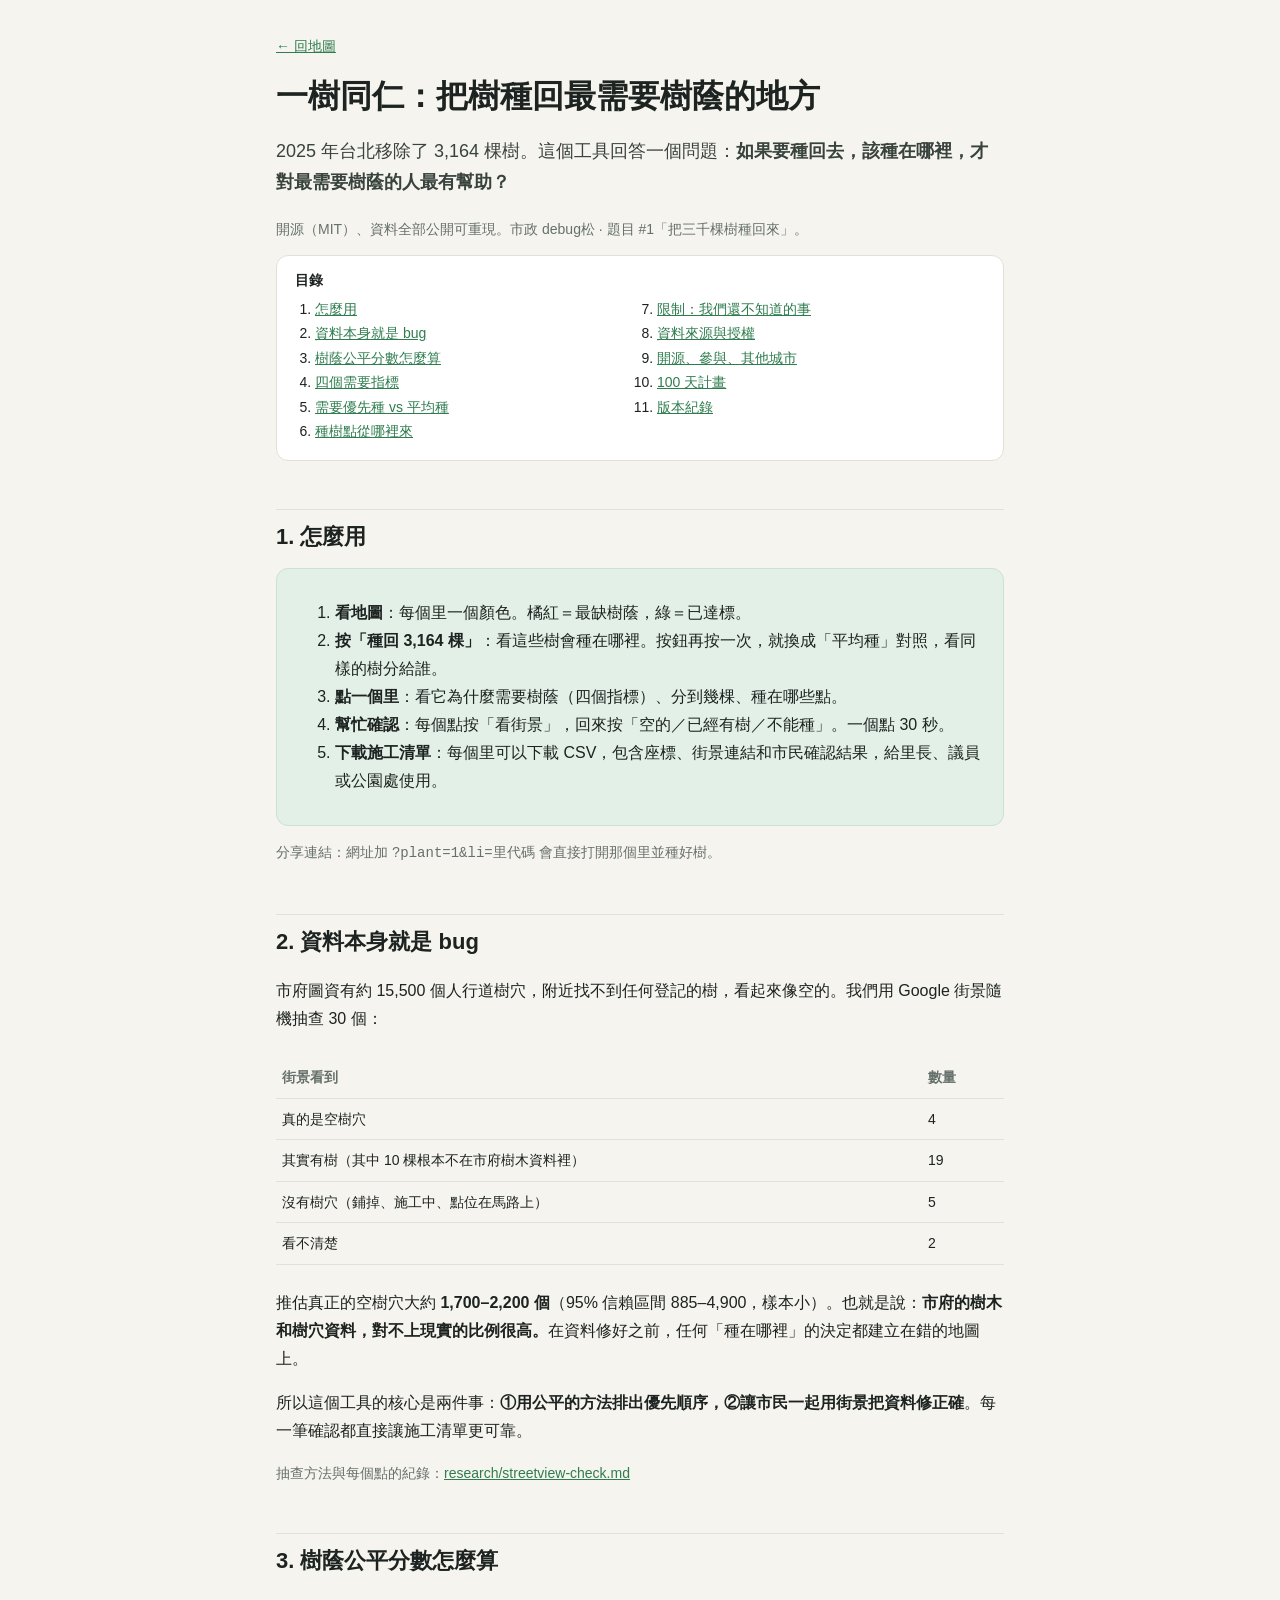
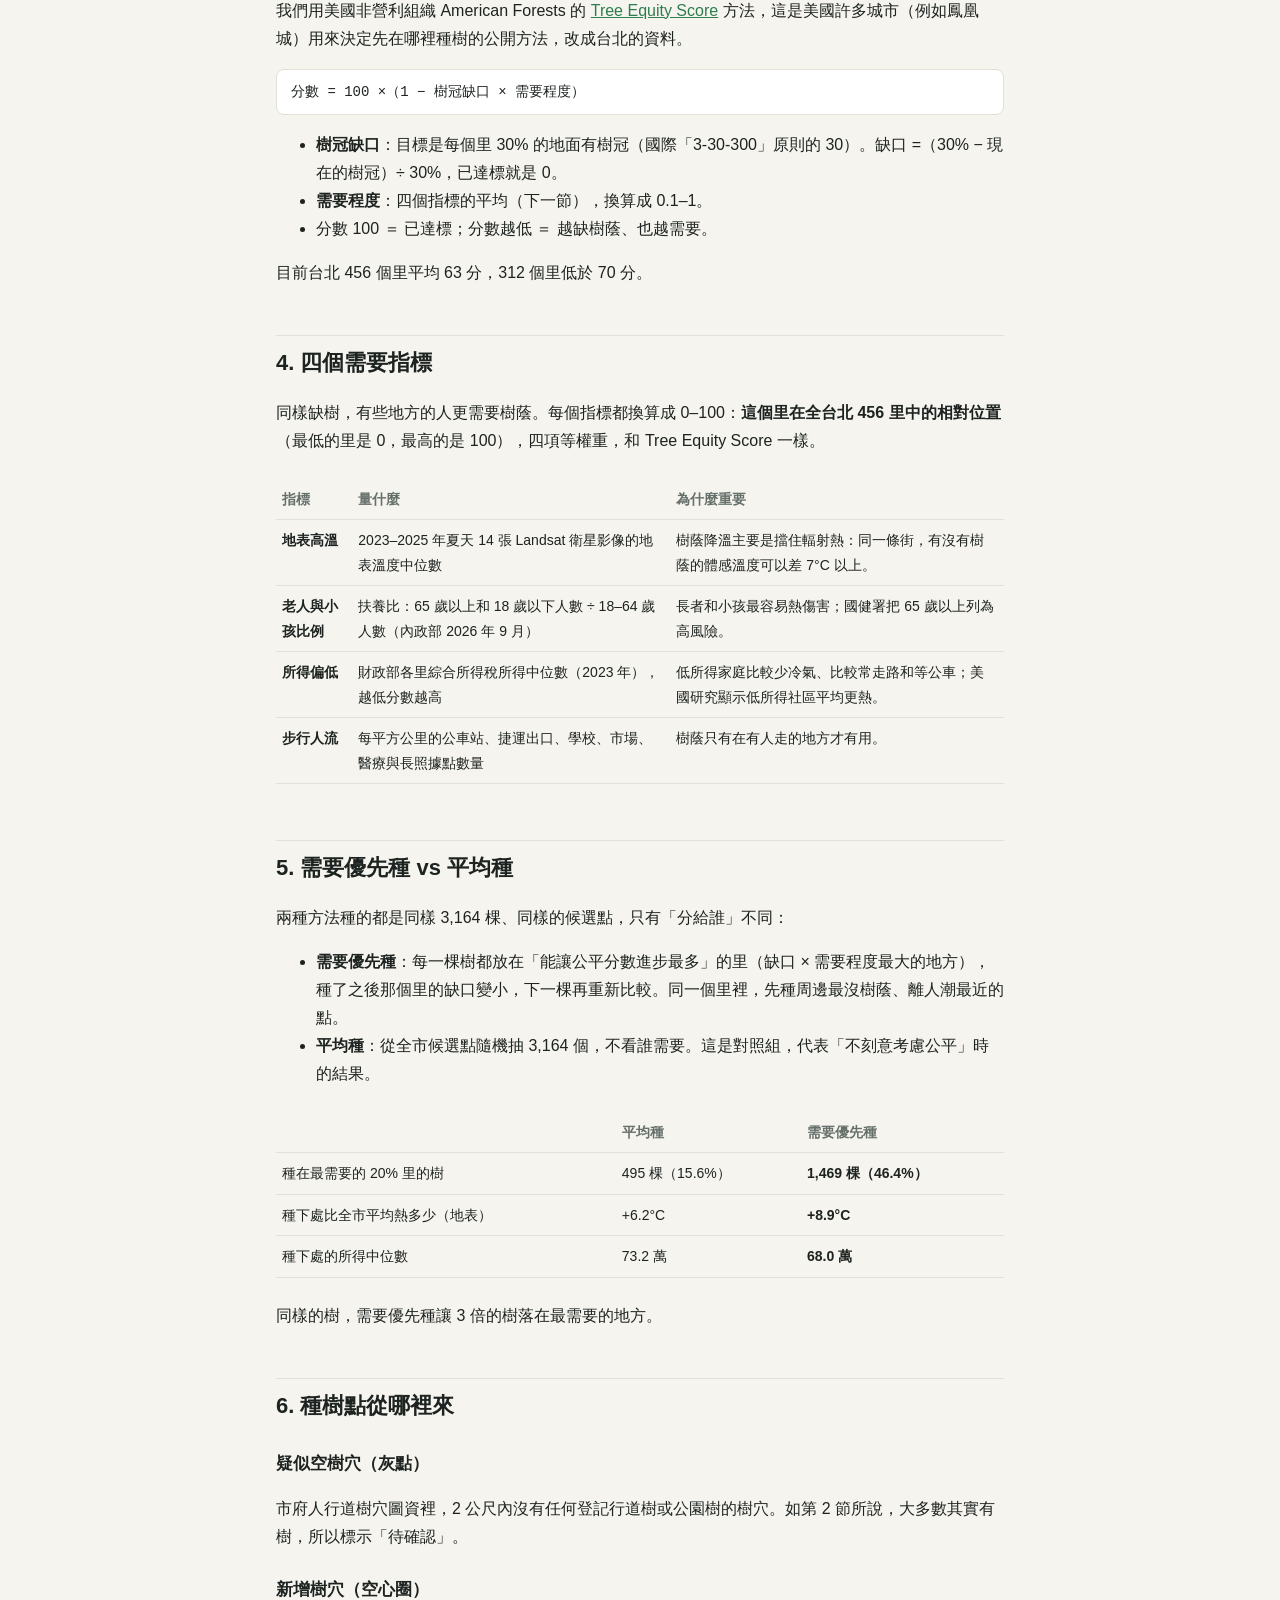
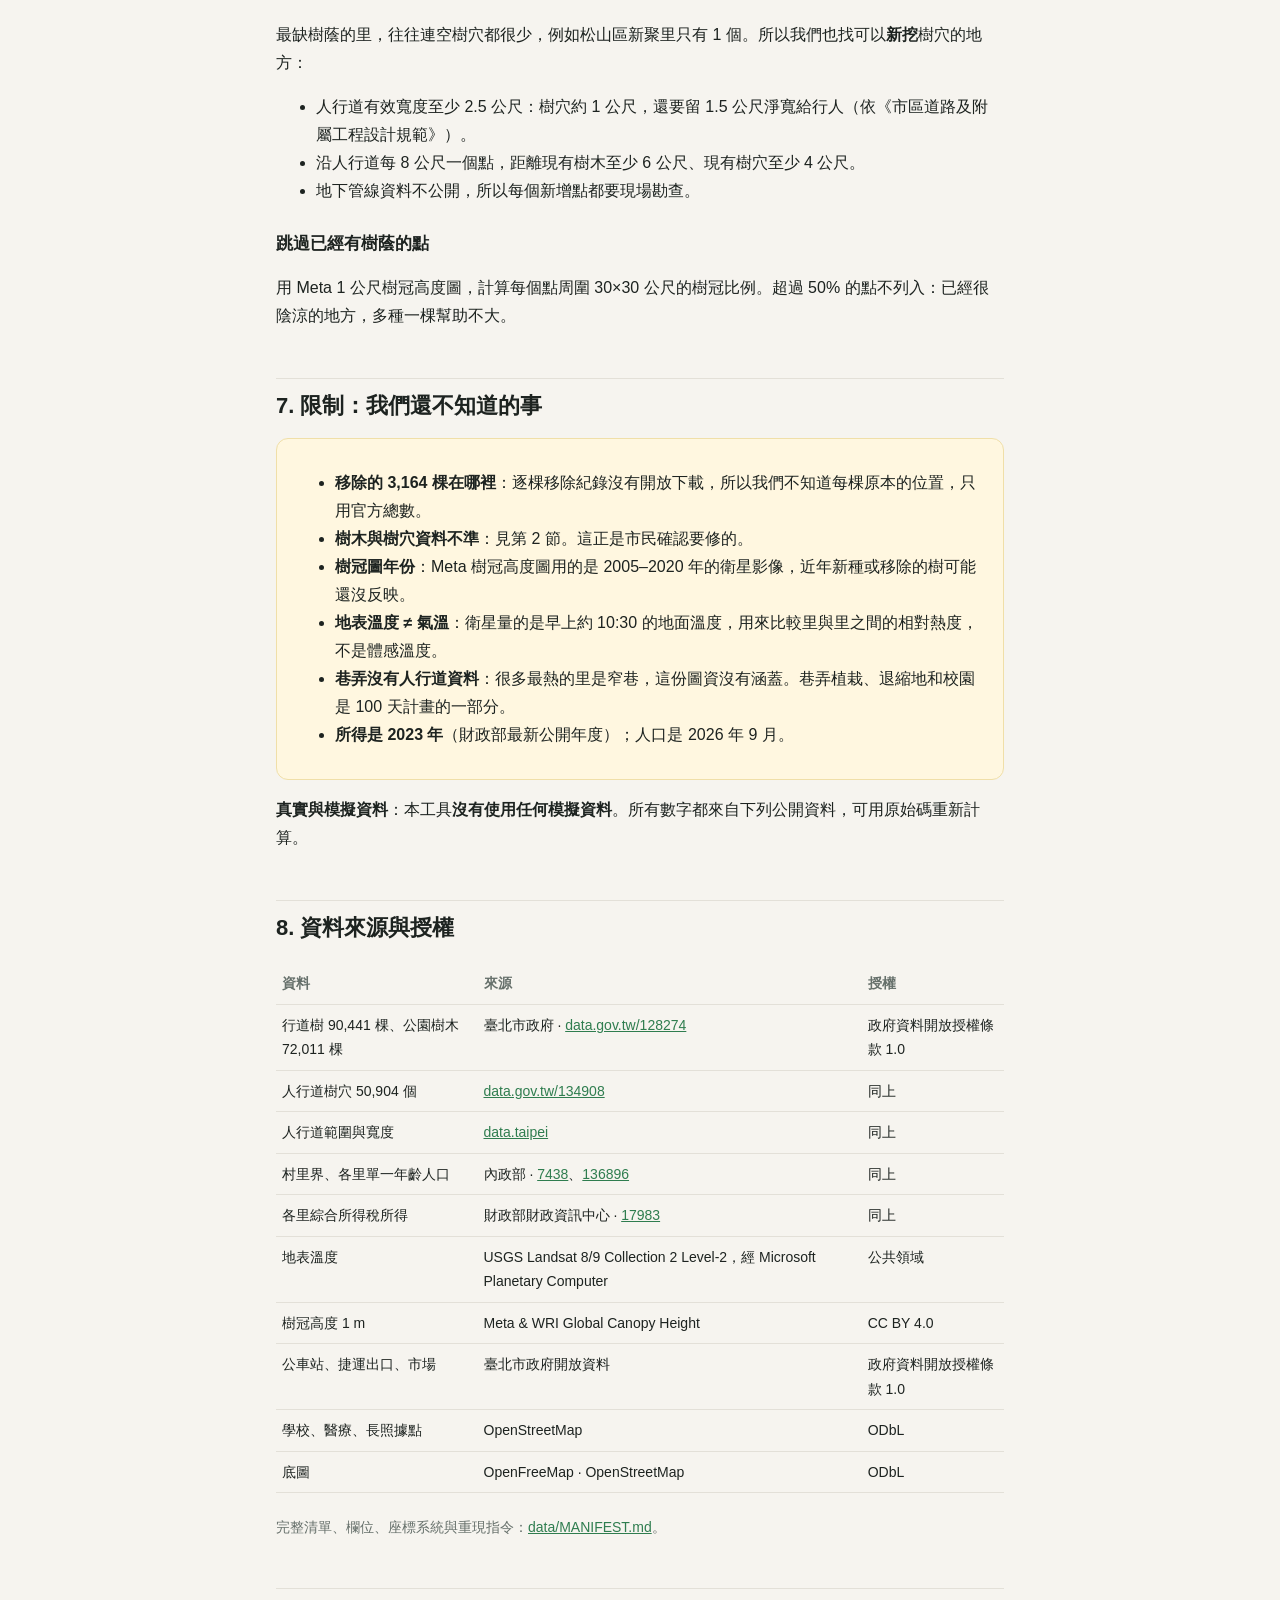
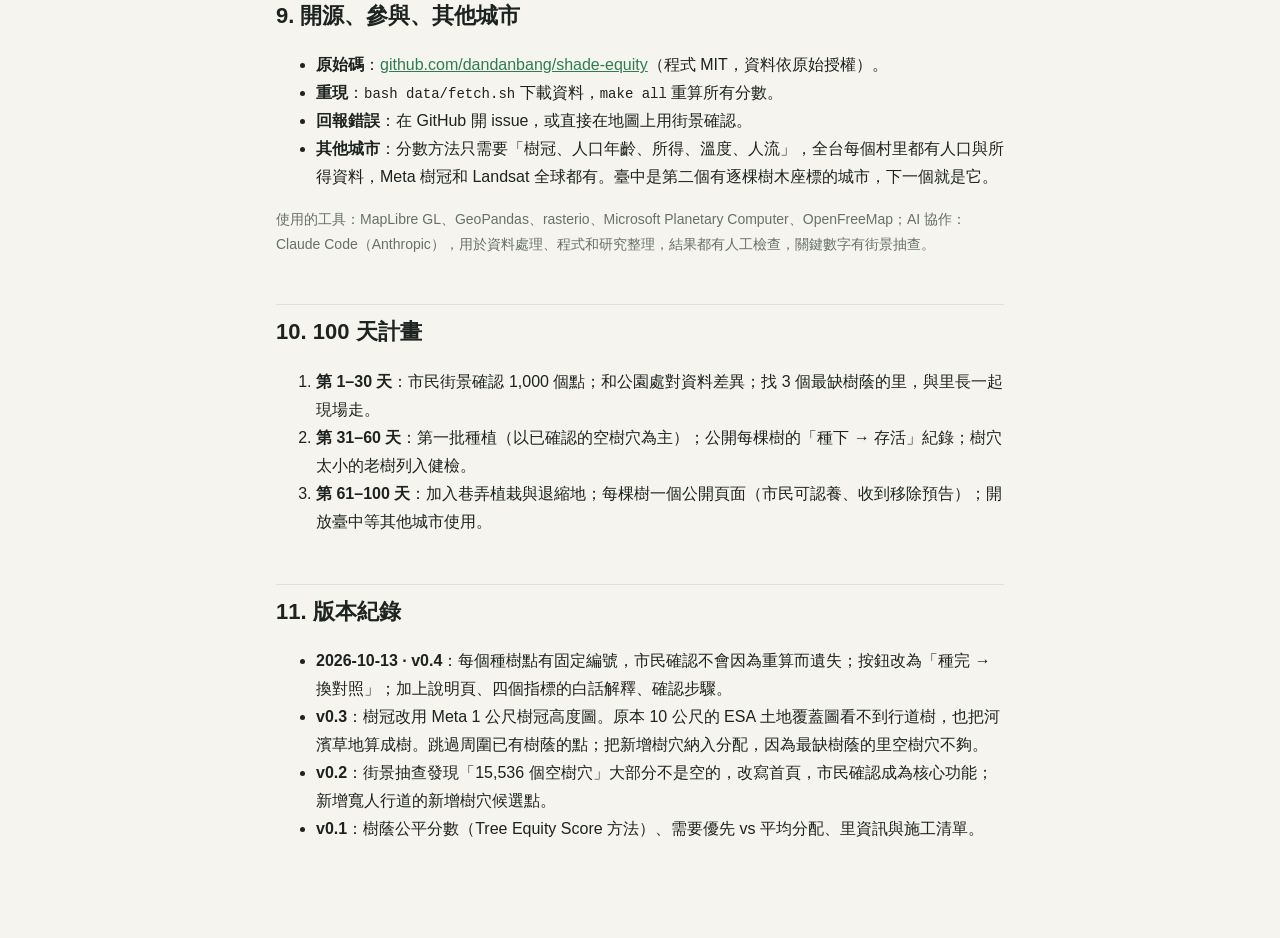
==== web/about.html @ de86f824 "一樹同仁 v0.4 — Taipei shade equity planner Co-Authored-By: Claude Opus 5.5 <noreply@anthropic.com>" ====
<!doctype html>
<html lang="zh-Hant">
<head>
<meta charset="utf-8">
<meta name="viewport" content="width=device-width, initial-scale=1">
<title>一樹同仁 · 方法與資料</title>
<meta name="description" content="一樹同仁怎麼算樹蔭公平、怎麼用、資料從哪來、有哪些限制。">
<link rel="icon" href="data:image/svg+xml,<svg xmlns=%22http://www.w3.org/2000/svg%22 viewBox=%220 0 100 100%22><text y=%22.9em%22 font-size=%2290%22>🌳</text></svg>">
<style>
  :root { --bg: #f6f4ef; --ink: #1d2320; --muted: #66706b; --line: #e3e0d8; --green: #2f7d4f; --green-soft: #e3f0e7; --sun: #d9480f; }
  * { box-sizing: border-box; }
  body { margin: 0; background: var(--bg); color: var(--ink);
    font: 16px/1.75 -apple-system, "PingFang TC", "Noto Sans TC", "Helvetica Neue", sans-serif; }
  main { max-width: 760px; margin: 0 auto; padding: 32px 16px 80px; }
  a { color: var(--green); }
  .back { font-size: 14px; }
  h1 { font-size: 32px; line-height: 1.3; margin: 16px 0 8px; }
  h2 { font-size: 22px; margin: 48px 0 8px; padding-top: 8px; border-top: 1px solid var(--line); }
  h3 { font-size: 17px; margin: 24px 0 4px; }
  .lede { font-size: 18px; color: #39433e; }
  .muted { color: var(--muted); font-size: 14px; }
  nav.toc { background: #fff; border: 1px solid var(--line); border-radius: 12px; padding: 12px 18px; font-size: 14px; }
  nav.toc ol { margin: 4px 0; padding-left: 20px; columns: 2; }
  .box { background: #fff; border: 1px solid var(--line); border-radius: 12px; padding: 14px 18px; margin: 12px 0; }
  .box.green { background: var(--green-soft); border-color: #c9e2d1; }
  .box.warn { background: #fff7e0; border-color: #f0dfa8; }
  code, .formula { font-family: ui-monospace, SFMono-Regular, Menlo, monospace; font-size: 14px; }
  .formula { display: block; background: #fff; border: 1px solid var(--line); border-radius: 8px; padding: 10px 14px; margin: 8px 0; overflow-x: auto; }
  table { width: 100%; border-collapse: collapse; font-size: 14px; margin: 8px 0; }
  th, td { text-align: left; padding: 8px 6px; border-bottom: 1px solid var(--line); vertical-align: top; }
  th { color: var(--muted); font-weight: 600; }
  .num { font-variant-numeric: tabular-nums; white-space: nowrap; }
  .tablewrap { overflow-x: auto; }
</style>
</head>
<body>
<main>
<a class="back" href="./">← 回地圖</a>
<h1>一樹同仁：把樹種回最需要樹蔭的地方</h1>
<p class="lede">2025 年台北移除了 3,164 棵樹。這個工具回答一個問題：<b>如果要種回去，該種在哪裡，才對最需要樹蔭的人最有幫助？</b></p>
<p class="muted">開源（MIT）、資料全部公開可重現。市政 debug松 · 題目 #1「把三千棵樹種回來」。</p>

<nav class="toc"><b>目錄</b>
<ol>
  <li><a href="#use">怎麼用</a></li>
  <li><a href="#bug">資料本身就是 bug</a></li>
  <li><a href="#score">樹蔭公平分數怎麼算</a></li>
  <li><a href="#factors">四個需要指標</a></li>
  <li><a href="#modes">需要優先種 vs 平均種</a></li>
  <li><a href="#sites">種樹點從哪裡來</a></li>
  <li><a href="#limits">限制：我們還不知道的事</a></li>
  <li><a href="#data">資料來源與授權</a></li>
  <li><a href="#oss">開源、參與、其他城市</a></li>
  <li><a href="#plan">100 天計畫</a></li>
  <li><a href="#log">版本紀錄</a></li>
</ol></nav>

<h2 id="use">1. 怎麼用</h2>
<div class="box green">
<ol>
  <li><b>看地圖</b>：每個里一個顏色。橘紅＝最缺樹蔭，綠＝已達標。</li>
  <li><b>按「種回 3,164 棵」</b>：看這些樹會種在哪裡。按鈕再按一次，就換成「平均種」對照，看同樣的樹分給誰。</li>
  <li><b>點一個里</b>：看它為什麼需要樹蔭（四個指標）、分到幾棵、種在哪些點。</li>
  <li><b>幫忙確認</b>：每個點按「看街景」，回來按「空的／已經有樹／不能種」。一個點 30 秒。</li>
  <li><b>下載施工清單</b>：每個里可以下載 CSV，包含座標、街景連結和市民確認結果，給里長、議員或公園處使用。</li>
</ol>
</div>
<p class="muted">分享連結：網址加 <code>?plant=1&amp;li=里代碼</code> 會直接打開那個里並種好樹。</p>

<h2 id="bug">2. 資料本身就是 bug</h2>
<p>市府圖資有約 15,500 個人行道樹穴，附近找不到任何登記的樹，看起來像空的。我們用 Google 街景隨機抽查 30 個：</p>
<div class="tablewrap"><table>
  <tr><th>街景看到</th><th class="num">數量</th></tr>
  <tr><td>真的是空樹穴</td><td class="num">4</td></tr>
  <tr><td>其實有樹（其中 10 棵根本不在市府樹木資料裡）</td><td class="num">19</td></tr>
  <tr><td>沒有樹穴（鋪掉、施工中、點位在馬路上）</td><td class="num">5</td></tr>
  <tr><td>看不清楚</td><td class="num">2</td></tr>
</table></div>
<p>推估真正的空樹穴大約 <b>1,700–2,200 個</b>（95% 信賴區間 885–4,900，樣本小）。也就是說：<b>市府的樹木和樹穴資料，對不上現實的比例很高。</b>在資料修好之前，任何「種在哪裡」的決定都建立在錯的地圖上。</p>
<p>所以這個工具的核心是兩件事：<b>①用公平的方法排出優先順序，②讓市民一起用街景把資料修正確</b>。每一筆確認都直接讓施工清單更可靠。</p>
<p class="muted">抽查方法與每個點的紀錄：<a href="https://github.com/dandanbang/shade-equity/blob/main/research/streetview-check.md">research/streetview-check.md</a></p>

<h2 id="score">3. 樹蔭公平分數怎麼算</h2>
<p>我們用美國非營利組織 American Forests 的 <a href="https://treeequityscore.org/methodology">Tree Equity Score</a> 方法，這是美國許多城市（例如鳳凰城）用來決定先在哪裡種樹的公開方法，改成台北的資料。</p>
<span class="formula">分數 = 100 ×（1 − 樹冠缺口 × 需要程度）</span>
<ul>
  <li><b>樹冠缺口</b>：目標是每個里 30% 的地面有樹冠（國際「3-30-300」原則的 30）。缺口 =（30% − 現在的樹冠）÷ 30%，已達標就是 0。</li>
  <li><b>需要程度</b>：四個指標的平均（下一節），換算成 0.1–1。</li>
  <li>分數 100 ＝ 已達標；分數越低 ＝ 越缺樹蔭、也越需要。</li>
</ul>
<p>目前台北 456 個里平均 63 分，312 個里低於 70 分。</p>

<h2 id="factors">4. 四個需要指標</h2>
<p>同樣缺樹，有些地方的人更需要樹蔭。每個指標都換算成 0–100：<b>這個里在全台北 456 里中的相對位置</b>（最低的里是 0，最高的是 100），四項等權重，和 Tree Equity Score 一樣。</p>
<div class="tablewrap"><table>
  <tr><th>指標</th><th>量什麼</th><th>為什麼重要</th></tr>
  <tr><td><b>地表高溫</b></td><td>2023–2025 年夏天 14 張 Landsat 衛星影像的地表溫度中位數</td><td>樹蔭降溫主要是擋住輻射熱：同一條街，有沒有樹蔭的體感溫度可以差 7°C 以上。</td></tr>
  <tr><td><b>老人與小孩比例</b></td><td>扶養比：65 歲以上和 18 歲以下人數 ÷ 18–64 歲人數（內政部 2026 年 9 月）</td><td>長者和小孩最容易熱傷害；國健署把 65 歲以上列為高風險。</td></tr>
  <tr><td><b>所得偏低</b></td><td>財政部各里綜合所得稅所得中位數（2023 年），越低分數越高</td><td>低所得家庭比較少冷氣、比較常走路和等公車；美國研究顯示低所得社區平均更熱。</td></tr>
  <tr><td><b>步行人流</b></td><td>每平方公里的公車站、捷運出口、學校、市場、醫療與長照據點數量</td><td>樹蔭只有在有人走的地方才有用。</td></tr>
</table></div>

<h2 id="modes">5. 需要優先種 vs 平均種</h2>
<p>兩種方法種的都是同樣 3,164 棵、同樣的候選點，只有「分給誰」不同：</p>
<ul>
  <li><b>需要優先種</b>：每一棵樹都放在「能讓公平分數進步最多」的里（缺口 × 需要程度最大的地方），種了之後那個里的缺口變小，下一棵再重新比較。同一個里裡，先種周邊最沒樹蔭、離人潮最近的點。</li>
  <li><b>平均種</b>：從全市候選點隨機抽 3,164 個，不看誰需要。這是對照組，代表「不刻意考慮公平」時的結果。</li>
</ul>
<div class="tablewrap"><table>
  <tr><th></th><th class="num">平均種</th><th class="num">需要優先種</th></tr>
  <tr><td>種在最需要的 20% 里的樹</td><td class="num">495 棵（15.6%）</td><td class="num"><b>1,469 棵（46.4%）</b></td></tr>
  <tr><td>種下處比全市平均熱多少（地表）</td><td class="num">+6.2°C</td><td class="num"><b>+8.9°C</b></td></tr>
  <tr><td>種下處的所得中位數</td><td class="num">73.2 萬</td><td class="num"><b>68.0 萬</b></td></tr>
</table></div>
<p>同樣的樹，需要優先種讓 3 倍的樹落在最需要的地方。</p>

<h2 id="sites">6. 種樹點從哪裡來</h2>
<h3>疑似空樹穴（灰點）</h3>
<p>市府人行道樹穴圖資裡，2 公尺內沒有任何登記行道樹或公園樹的樹穴。如第 2 節所說，大多數其實有樹，所以標示「待確認」。</p>
<h3>新增樹穴（空心圈）</h3>
<p>最缺樹蔭的里，往往連空樹穴都很少，例如松山區新聚里只有 1 個。所以我們也找可以<b>新挖</b>樹穴的地方：</p>
<ul>
  <li>人行道有效寬度至少 2.5 公尺：樹穴約 1 公尺，還要留 1.5 公尺淨寬給行人（依《市區道路及附屬工程設計規範》）。</li>
  <li>沿人行道每 8 公尺一個點，距離現有樹木至少 6 公尺、現有樹穴至少 4 公尺。</li>
  <li>地下管線資料不公開，所以每個新增點都要現場勘查。</li>
</ul>
<h3>跳過已經有樹蔭的點</h3>
<p>用 Meta 1 公尺樹冠高度圖，計算每個點周圍 30×30 公尺的樹冠比例。超過 50% 的點不列入：已經很陰涼的地方，多種一棵幫助不大。</p>

<h2 id="limits">7. 限制：我們還不知道的事</h2>
<div class="box warn">
<ul>
  <li><b>移除的 3,164 棵在哪裡</b>：逐棵移除紀錄沒有開放下載，所以我們不知道每棵原本的位置，只用官方總數。</li>
  <li><b>樹木與樹穴資料不準</b>：見第 2 節。這正是市民確認要修的。</li>
  <li><b>樹冠圖年份</b>：Meta 樹冠高度圖用的是 2005–2020 年的衛星影像，近年新種或移除的樹可能還沒反映。</li>
  <li><b>地表溫度 ≠ 氣溫</b>：衛星量的是早上約 10:30 的地面溫度，用來比較里與里之間的相對熱度，不是體感溫度。</li>
  <li><b>巷弄沒有人行道資料</b>：很多最熱的里是窄巷，這份圖資沒有涵蓋。巷弄植栽、退縮地和校園是 100 天計畫的一部分。</li>
  <li><b>所得是 2023 年</b>（財政部最新公開年度）；人口是 2026 年 9 月。</li>
</ul>
</div>
<p><b>真實與模擬資料</b>：本工具<b>沒有使用任何模擬資料</b>。所有數字都來自下列公開資料，可用原始碼重新計算。</p>

<h2 id="data">8. 資料來源與授權</h2>
<div class="tablewrap"><table>
  <tr><th>資料</th><th>來源</th><th>授權</th></tr>
  <tr><td>行道樹 90,441 棵、公園樹木 72,011 棵</td><td>臺北市政府 · <a href="https://data.gov.tw/dataset/128274">data.gov.tw/128274</a></td><td>政府資料開放授權條款 1.0</td></tr>
  <tr><td>人行道樹穴 50,904 個</td><td><a href="https://data.gov.tw/dataset/134908">data.gov.tw/134908</a></td><td>同上</td></tr>
  <tr><td>人行道範圍與寬度</td><td><a href="https://data.taipei/dataset/detail?id=715d3a83-8445-4496-b6bf-b0900538b7e7">data.taipei</a></td><td>同上</td></tr>
  <tr><td>村里界、各里單一年齡人口</td><td>內政部 · <a href="https://data.gov.tw/dataset/7438">7438</a>、<a href="https://data.gov.tw/dataset/136896">136896</a></td><td>同上</td></tr>
  <tr><td>各里綜合所得稅所得</td><td>財政部財政資訊中心 · <a href="https://data.gov.tw/dataset/17983">17983</a></td><td>同上</td></tr>
  <tr><td>地表溫度</td><td>USGS Landsat 8/9 Collection 2 Level-2，經 Microsoft Planetary Computer</td><td>公共領域</td></tr>
  <tr><td>樹冠高度 1 m</td><td>Meta &amp; WRI Global Canopy Height</td><td>CC BY 4.0</td></tr>
  <tr><td>公車站、捷運出口、市場</td><td>臺北市政府開放資料</td><td>政府資料開放授權條款 1.0</td></tr>
  <tr><td>學校、醫療、長照據點</td><td>OpenStreetMap</td><td>ODbL</td></tr>
  <tr><td>底圖</td><td>OpenFreeMap · OpenStreetMap</td><td>ODbL</td></tr>
</table></div>
<p class="muted">完整清單、欄位、座標系統與重現指令：<a href="https://github.com/dandanbang/shade-equity/blob/main/data/MANIFEST.md">data/MANIFEST.md</a>。</p>

<h2 id="oss">9. 開源、參與、其他城市</h2>
<ul>
  <li><b>原始碼</b>：<a href="https://github.com/dandanbang/shade-equity">github.com/dandanbang/shade-equity</a>（程式 MIT，資料依原始授權）。</li>
  <li><b>重現</b>：<code>bash data/fetch.sh</code> 下載資料，<code>make all</code> 重算所有分數。</li>
  <li><b>回報錯誤</b>：在 GitHub 開 issue，或直接在地圖上用街景確認。</li>
  <li><b>其他城市</b>：分數方法只需要「樹冠、人口年齡、所得、溫度、人流」，全台每個村里都有人口與所得資料，Meta 樹冠和 Landsat 全球都有。臺中是第二個有逐棵樹木座標的城市，下一個就是它。</li>
</ul>
<p class="muted">使用的工具：MapLibre GL、GeoPandas、rasterio、Microsoft Planetary Computer、OpenFreeMap；AI 協作：Claude Code（Anthropic），用於資料處理、程式和研究整理，結果都有人工檢查，關鍵數字有街景抽查。</p>

<h2 id="plan">10. 100 天計畫</h2>
<ol>
  <li><b>第 1–30 天</b>：市民街景確認 1,000 個點；和公園處對資料差異；找 3 個最缺樹蔭的里，與里長一起現場走。</li>
  <li><b>第 31–60 天</b>：第一批種植（以已確認的空樹穴為主）；公開每棵樹的「種下 → 存活」紀錄；樹穴太小的老樹列入健檢。</li>
  <li><b>第 61–100 天</b>：加入巷弄植栽與退縮地；每棵樹一個公開頁面（市民可認養、收到移除預告）；開放臺中等其他城市使用。</li>
</ol>

<h2 id="log">11. 版本紀錄</h2>
<ul>
  <li><b>2026-10-13 · v0.4</b>：每個種樹點有固定編號，市民確認不會因為重算而遺失；按鈕改為「種完 → 換對照」；加上說明頁、四個指標的白話解釋、確認步驟。</li>
  <li><b>v0.3</b>：樹冠改用 Meta 1 公尺樹冠高度圖。原本 10 公尺的 ESA 土地覆蓋圖看不到行道樹，也把河濱草地算成樹。跳過周圍已有樹蔭的點；把新增樹穴納入分配，因為最缺樹蔭的里空樹穴不夠。</li>
  <li><b>v0.2</b>：街景抽查發現「15,536 個空樹穴」大部分不是空的，改寫首頁，市民確認成為核心功能；新增寬人行道的新增樹穴候選點。</li>
  <li><b>v0.1</b>：樹蔭公平分數（Tree Equity Score 方法）、需要優先 vs 平均分配、里資訊與施工清單。</li>
</ul>
</main>
</body>
</html>
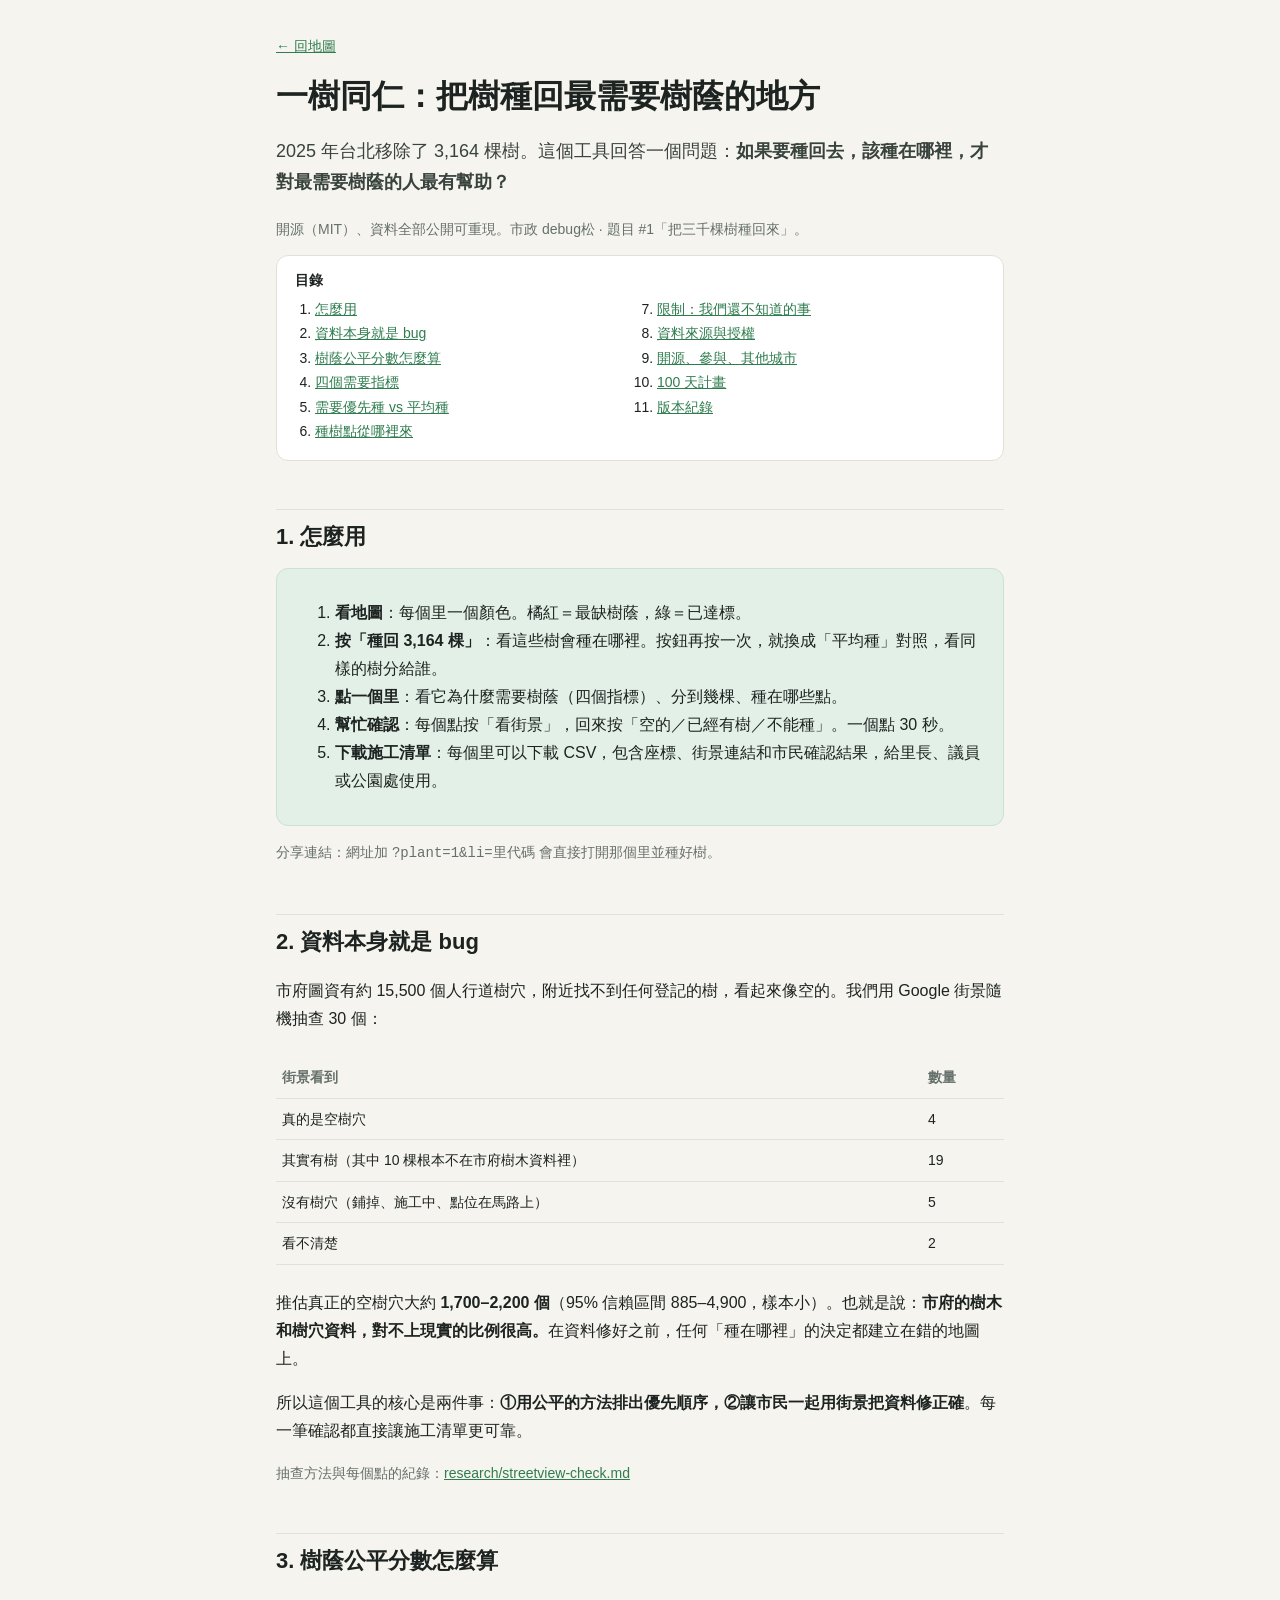
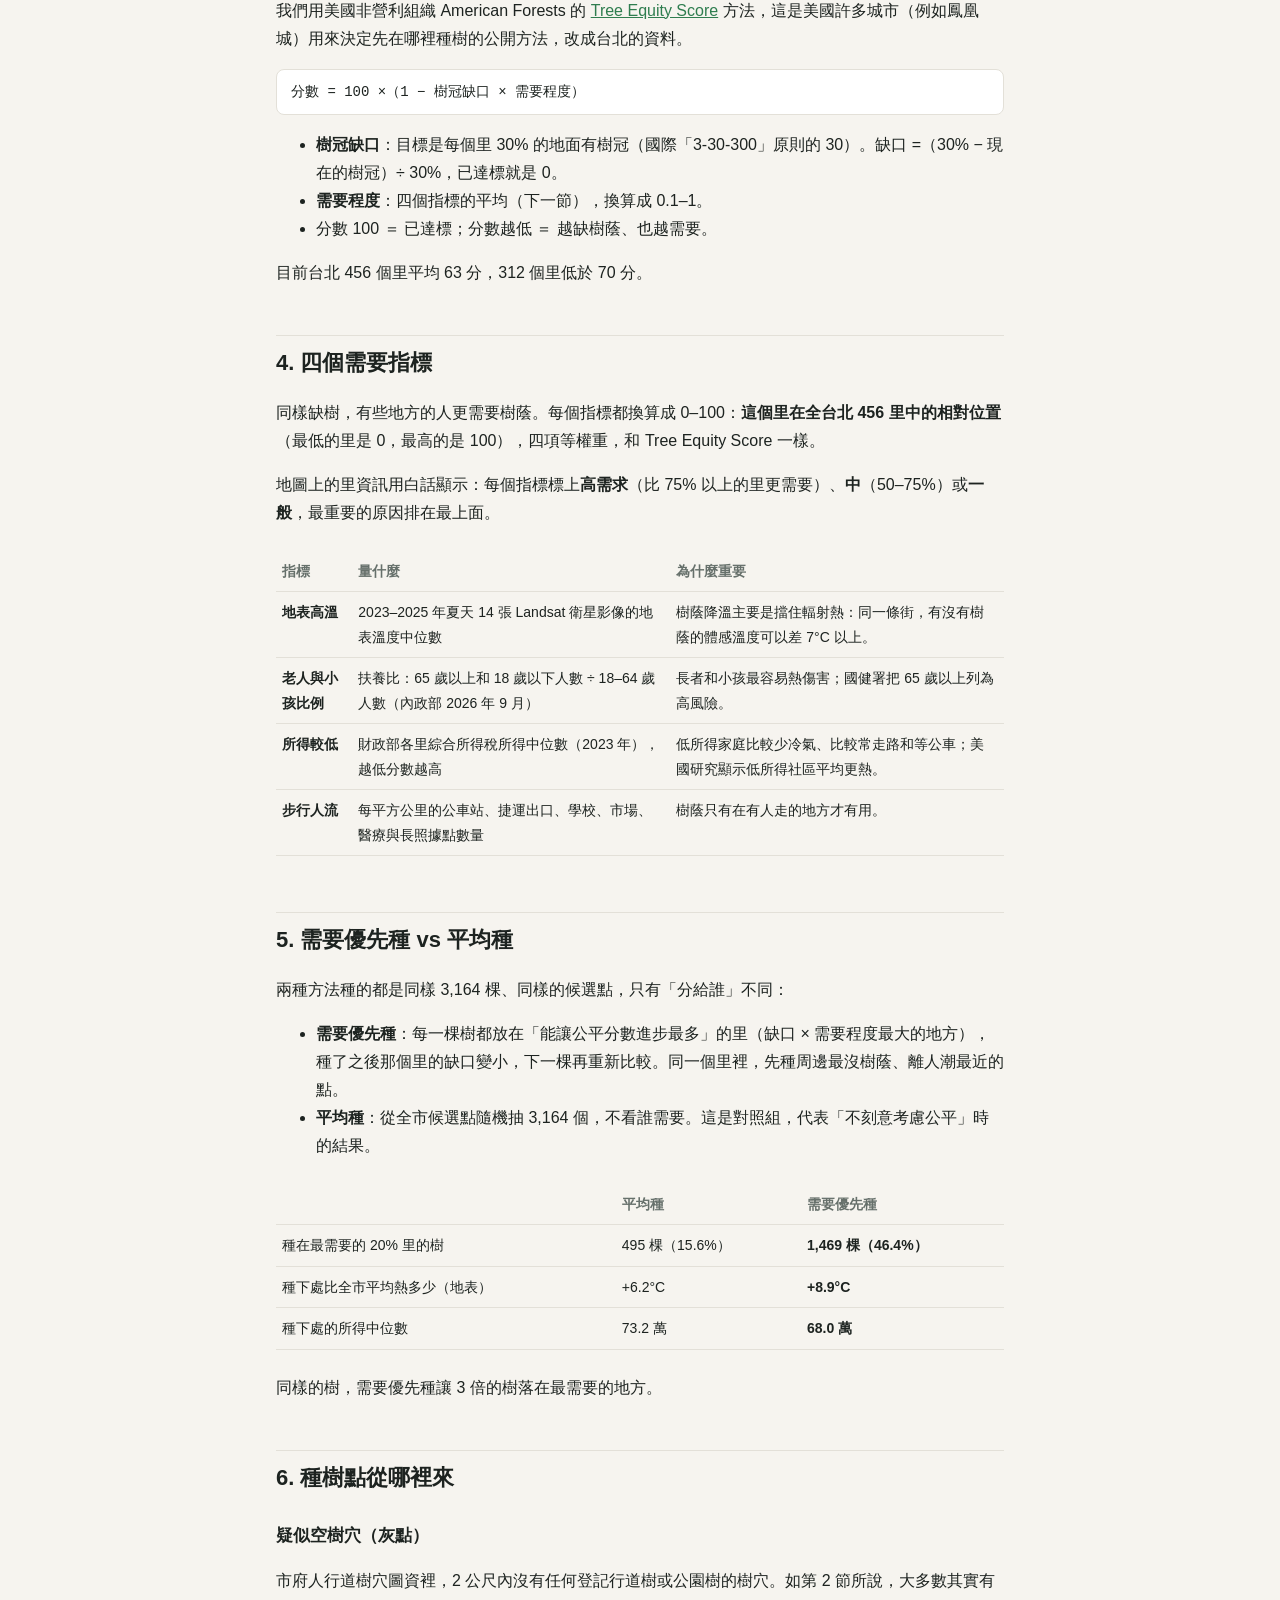
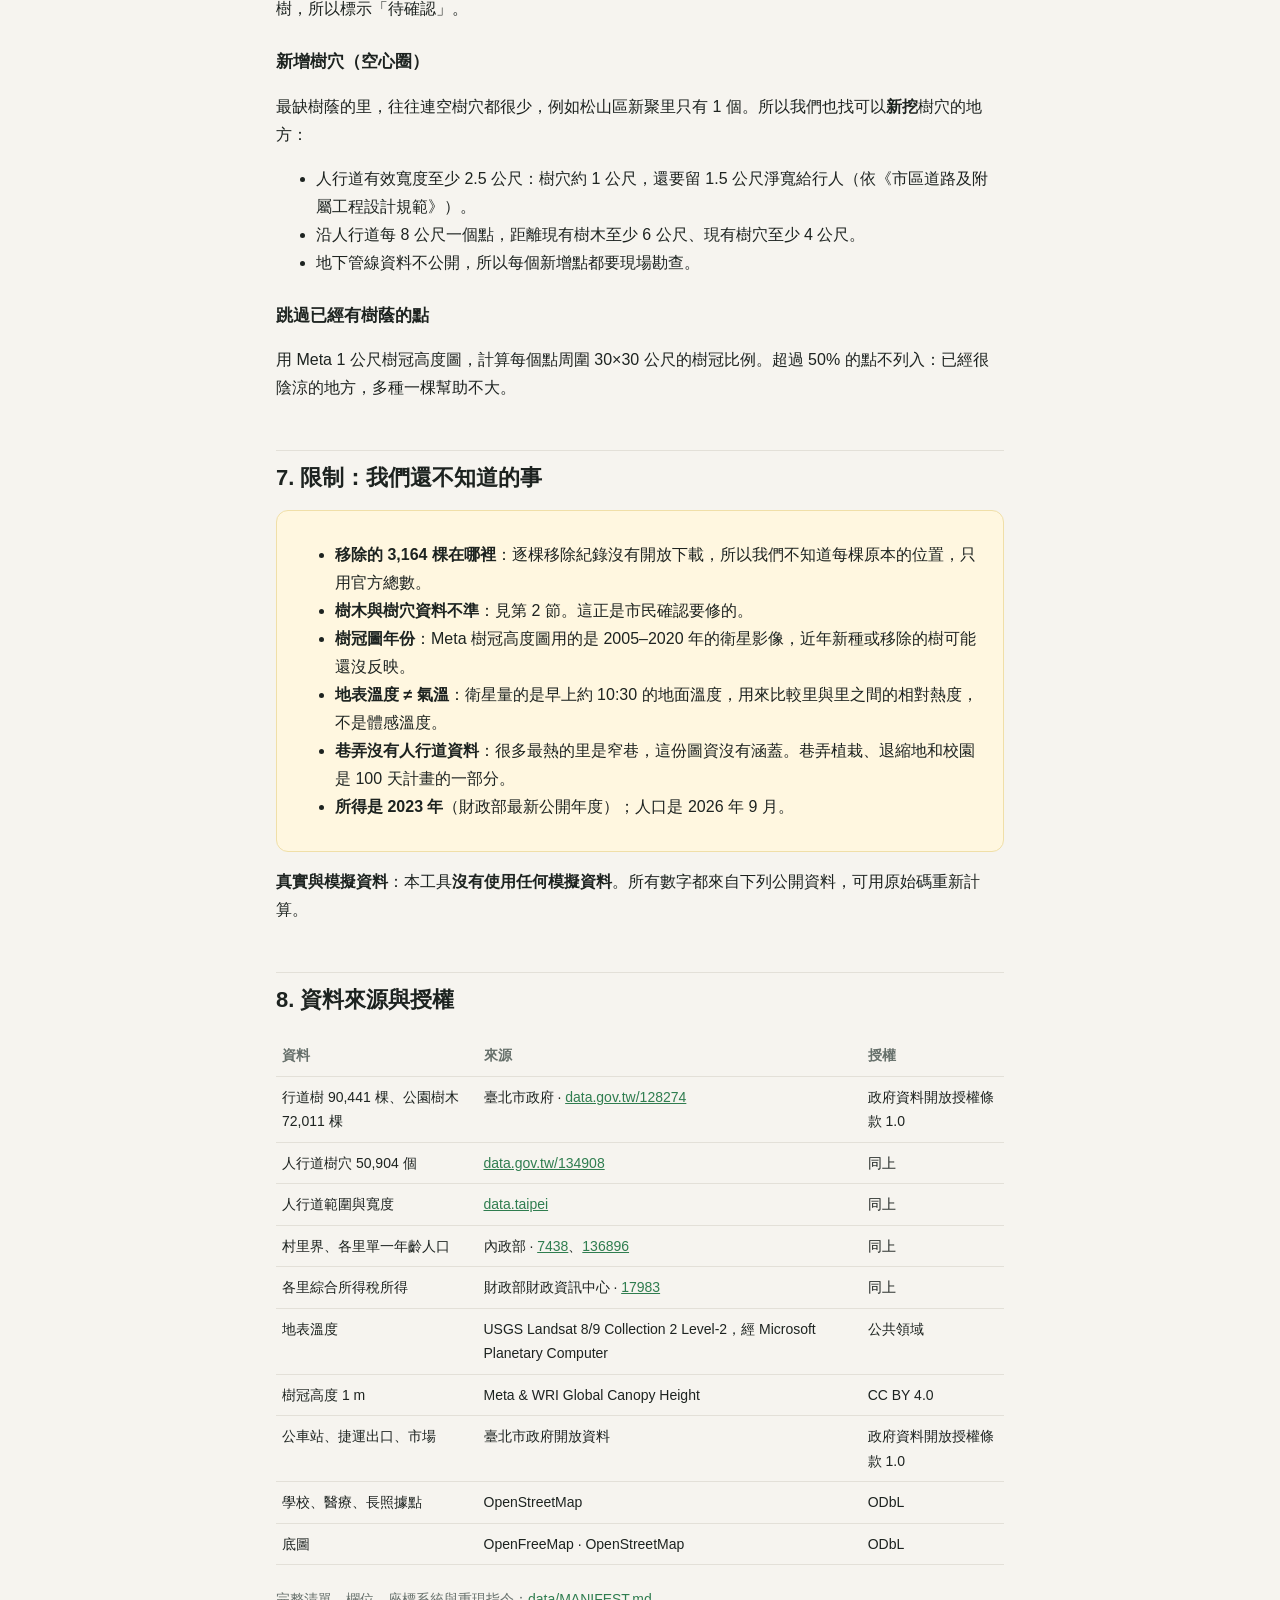
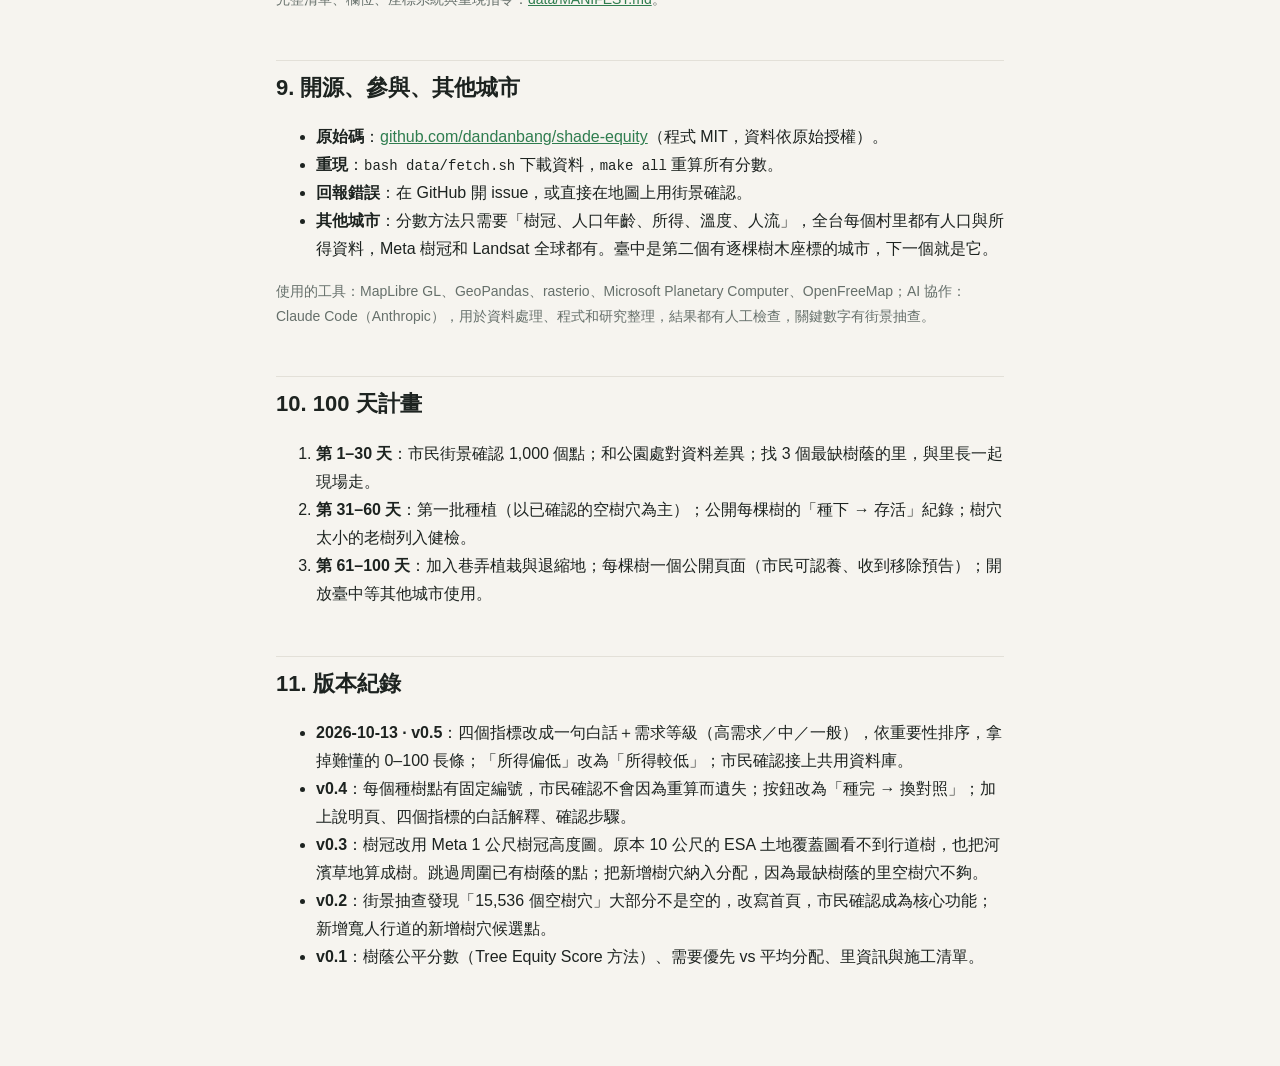
==== commit 21d421b6: "v0.5: factors in plain words with need levels; 所得較低; Supabase URL" ====
--- a/web/about.html
+++ b/web/about.html
@@ -92,11 +92,12 @@
 
 <h2 id="factors">4. 四個需要指標</h2>
 <p>同樣缺樹，有些地方的人更需要樹蔭。每個指標都換算成 0–100：<b>這個里在全台北 456 里中的相對位置</b>（最低的里是 0，最高的是 100），四項等權重，和 Tree Equity Score 一樣。</p>
+<p>地圖上的里資訊用白話顯示：每個指標標上<b>高需求</b>（比 75% 以上的里更需要）、<b>中</b>（50–75%）或<b>一般</b>，最重要的原因排在最上面。</p>
 <div class="tablewrap"><table>
   <tr><th>指標</th><th>量什麼</th><th>為什麼重要</th></tr>
   <tr><td><b>地表高溫</b></td><td>2023–2025 年夏天 14 張 Landsat 衛星影像的地表溫度中位數</td><td>樹蔭降溫主要是擋住輻射熱：同一條街，有沒有樹蔭的體感溫度可以差 7°C 以上。</td></tr>
   <tr><td><b>老人與小孩比例</b></td><td>扶養比：65 歲以上和 18 歲以下人數 ÷ 18–64 歲人數（內政部 2026 年 9 月）</td><td>長者和小孩最容易熱傷害；國健署把 65 歲以上列為高風險。</td></tr>
-  <tr><td><b>所得偏低</b></td><td>財政部各里綜合所得稅所得中位數（2023 年），越低分數越高</td><td>低所得家庭比較少冷氣、比較常走路和等公車；美國研究顯示低所得社區平均更熱。</td></tr>
+  <tr><td><b>所得較低</b></td><td>財政部各里綜合所得稅所得中位數（2023 年），越低分數越高</td><td>低所得家庭比較少冷氣、比較常走路和等公車；美國研究顯示低所得社區平均更熱。</td></tr>
   <tr><td><b>步行人流</b></td><td>每平方公里的公車站、捷運出口、學校、市場、醫療與長照據點數量</td><td>樹蔭只有在有人走的地方才有用。</td></tr>
 </table></div>
 
@@ -174,7 +175,8 @@
 
 <h2 id="log">11. 版本紀錄</h2>
 <ul>
-  <li><b>2026-10-13 · v0.4</b>：每個種樹點有固定編號，市民確認不會因為重算而遺失；按鈕改為「種完 → 換對照」；加上說明頁、四個指標的白話解釋、確認步驟。</li>
+  <li><b>2026-10-13 · v0.5</b>：四個指標改成一句白話＋需求等級（高需求／中／一般），依重要性排序，拿掉難懂的 0–100 長條；「所得偏低」改為「所得較低」；市民確認接上共用資料庫。</li>
+  <li><b>v0.4</b>：每個種樹點有固定編號，市民確認不會因為重算而遺失；按鈕改為「種完 → 換對照」；加上說明頁、四個指標的白話解釋、確認步驟。</li>
   <li><b>v0.3</b>：樹冠改用 Meta 1 公尺樹冠高度圖。原本 10 公尺的 ESA 土地覆蓋圖看不到行道樹，也把河濱草地算成樹。跳過周圍已有樹蔭的點；把新增樹穴納入分配，因為最缺樹蔭的里空樹穴不夠。</li>
   <li><b>v0.2</b>：街景抽查發現「15,536 個空樹穴」大部分不是空的，改寫首頁，市民確認成為核心功能；新增寬人行道的新增樹穴候選點。</li>
   <li><b>v0.1</b>：樹蔭公平分數（Tree Equity Score 方法）、需要優先 vs 平均分配、里資訊與施工清單。</li>
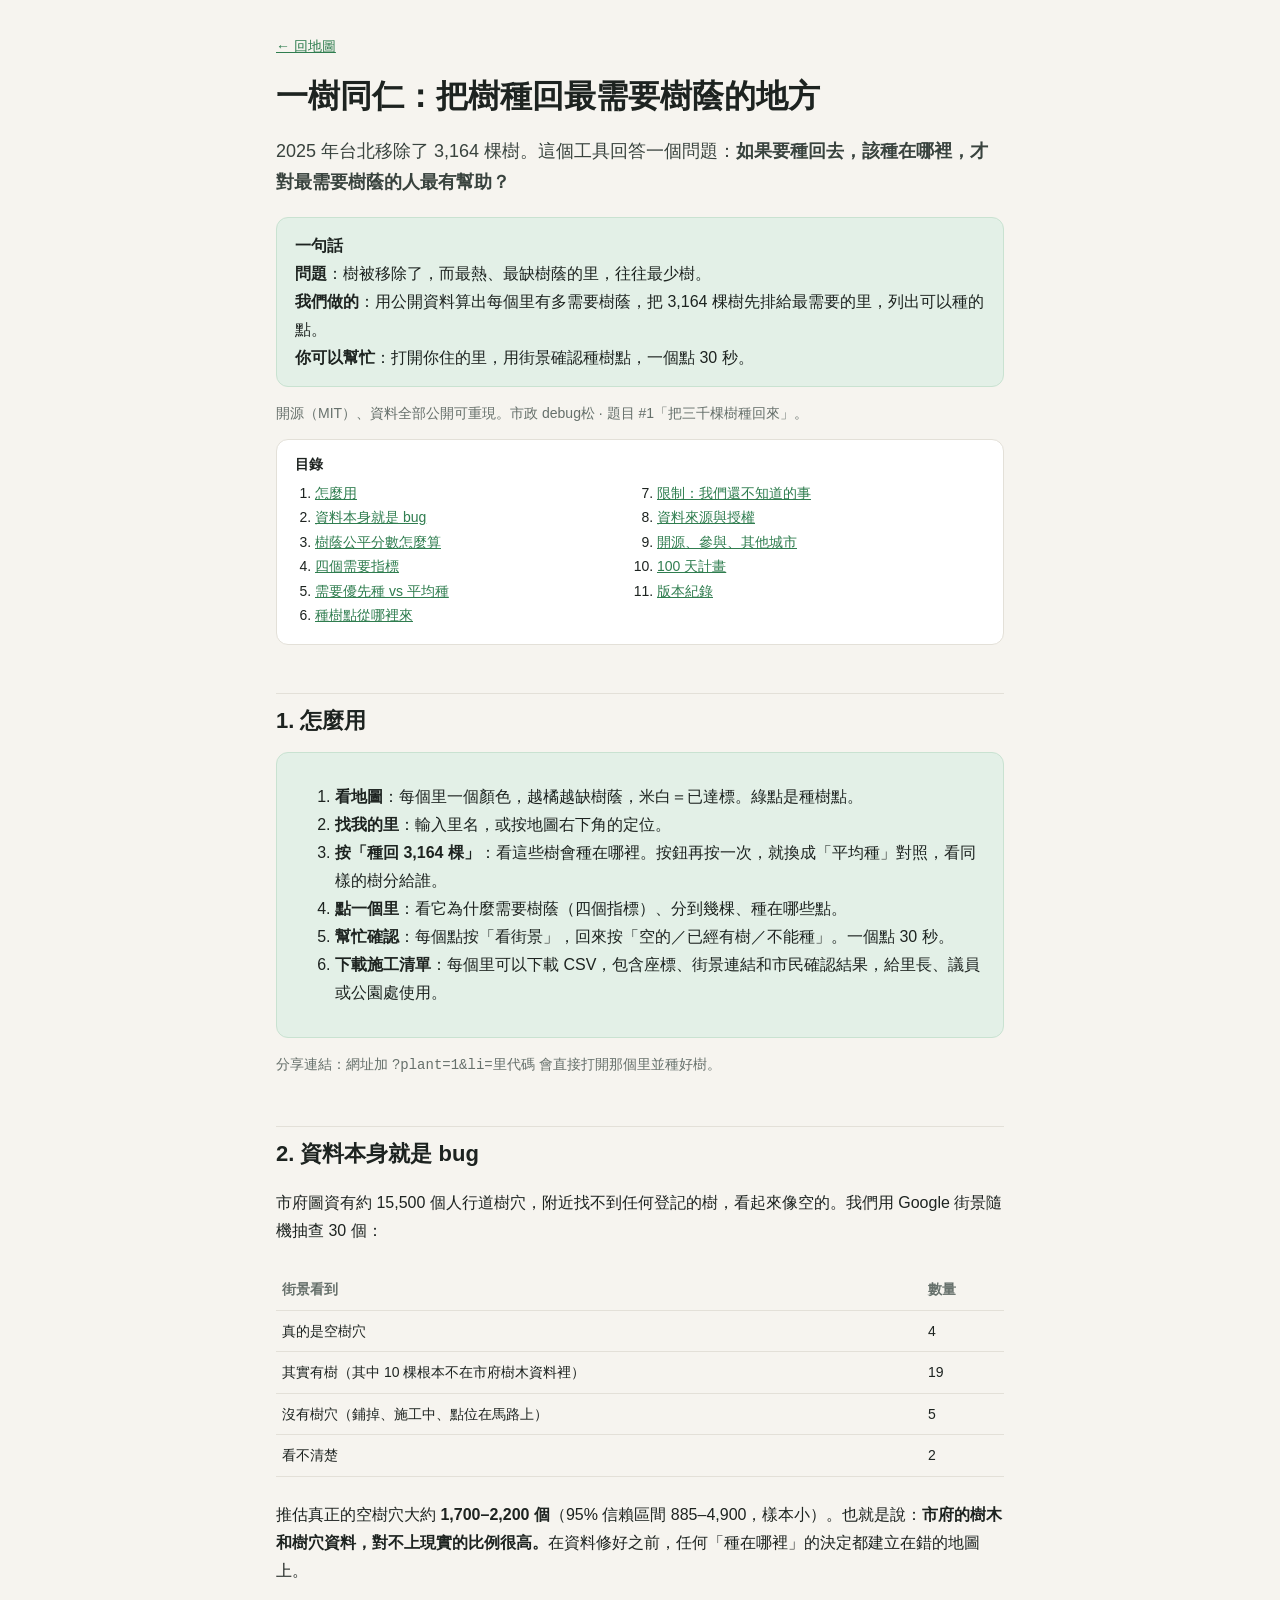
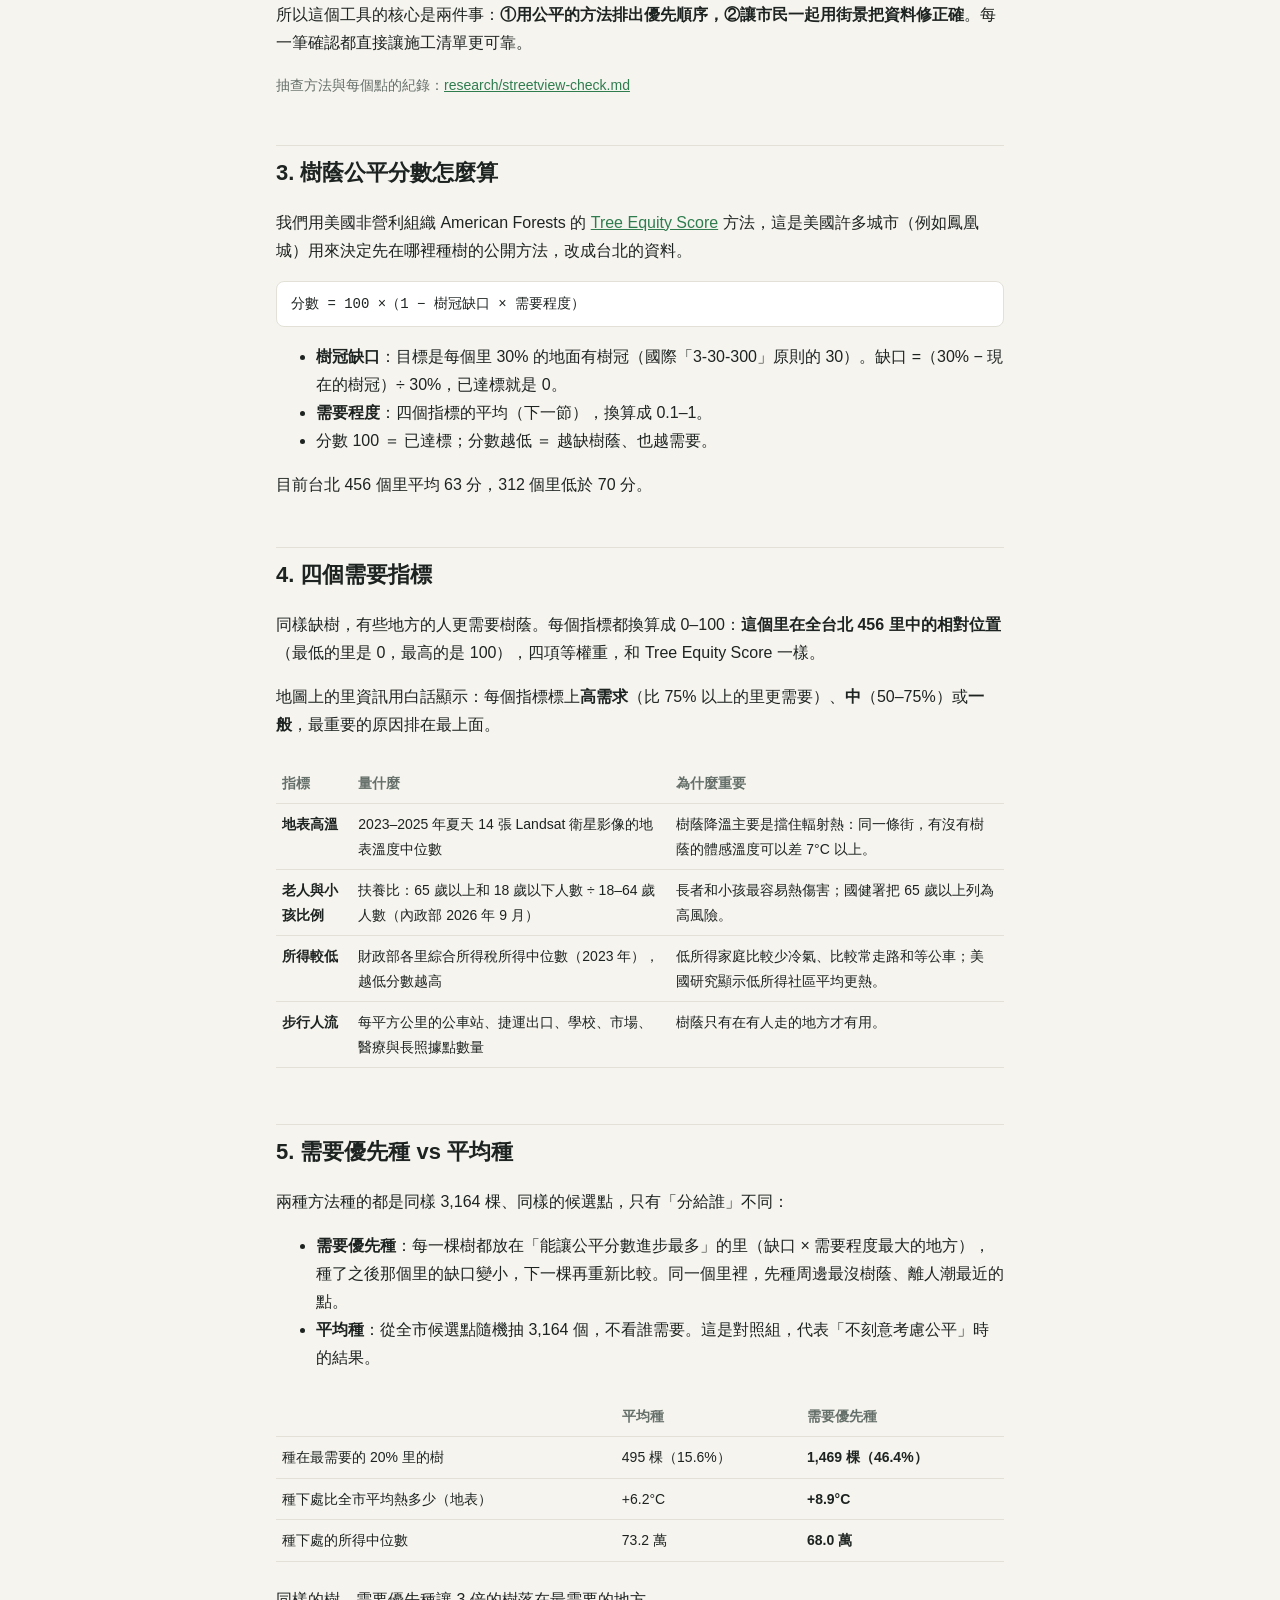
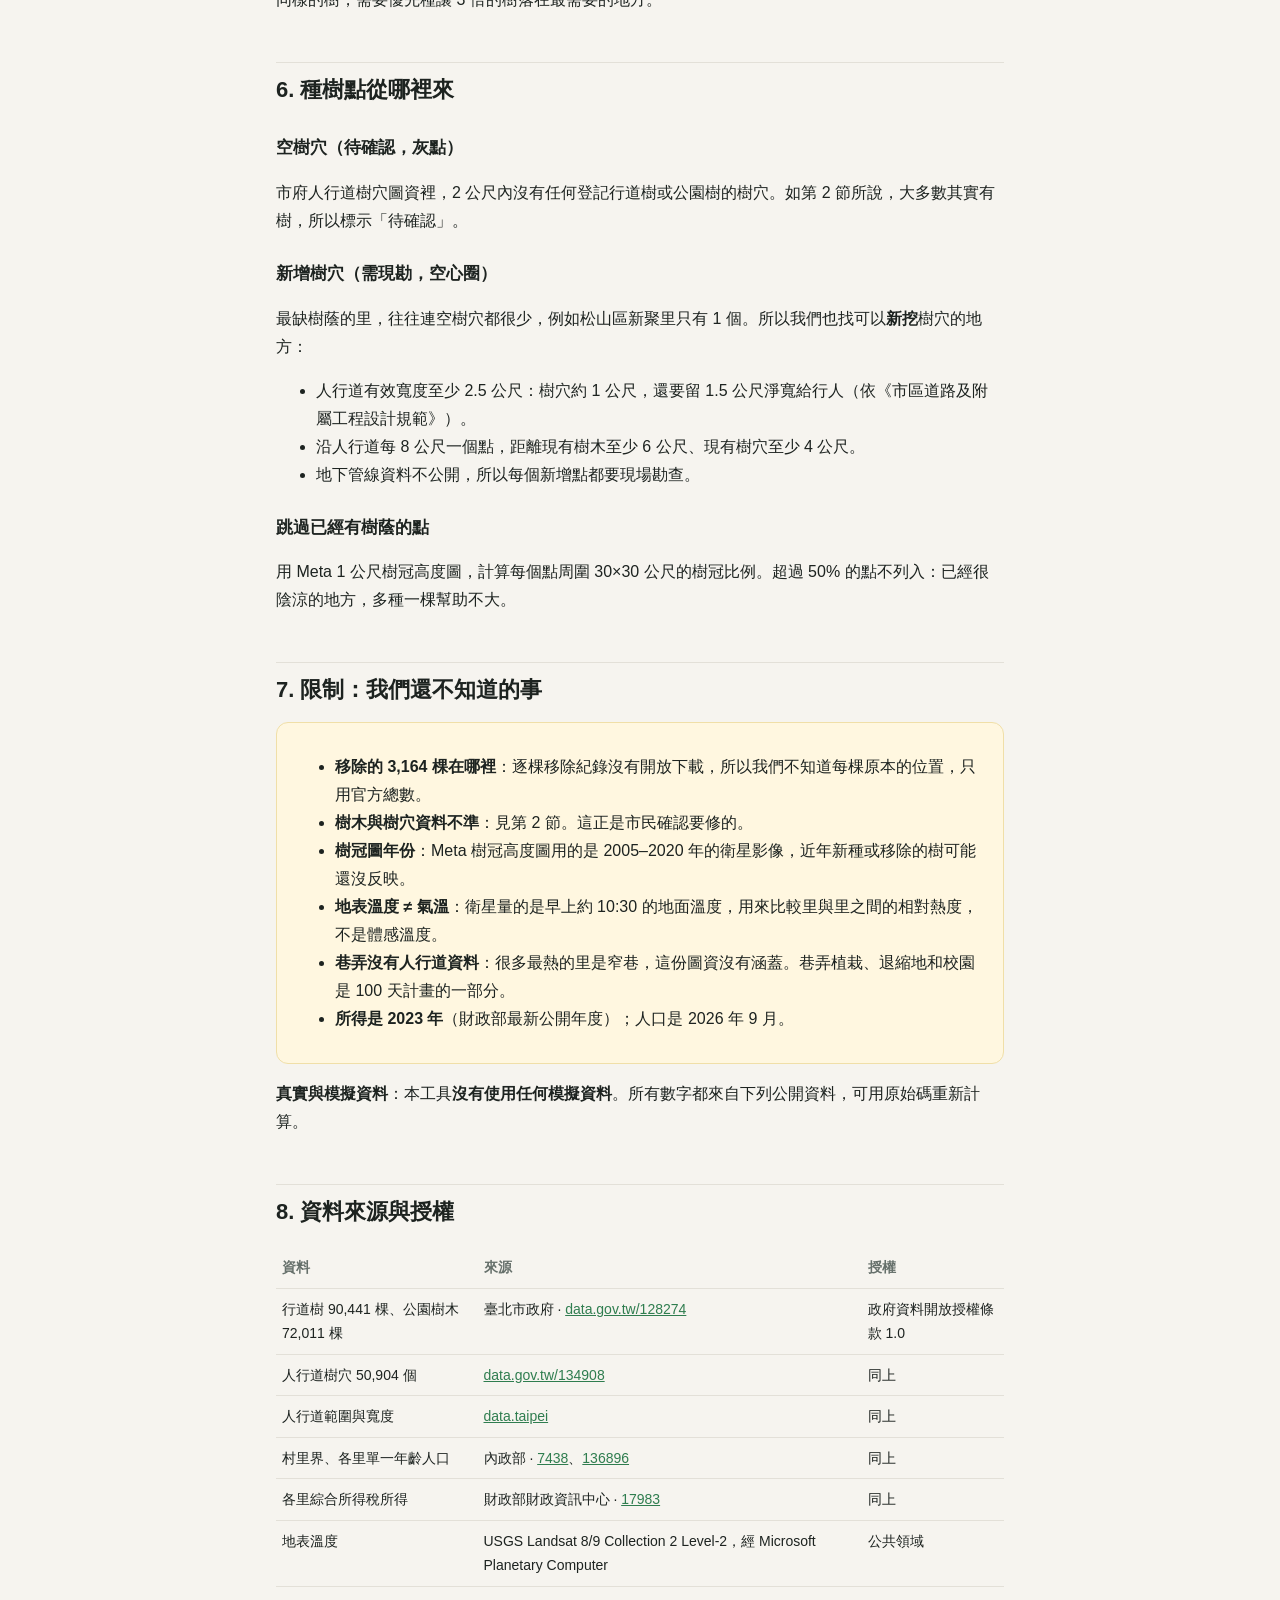
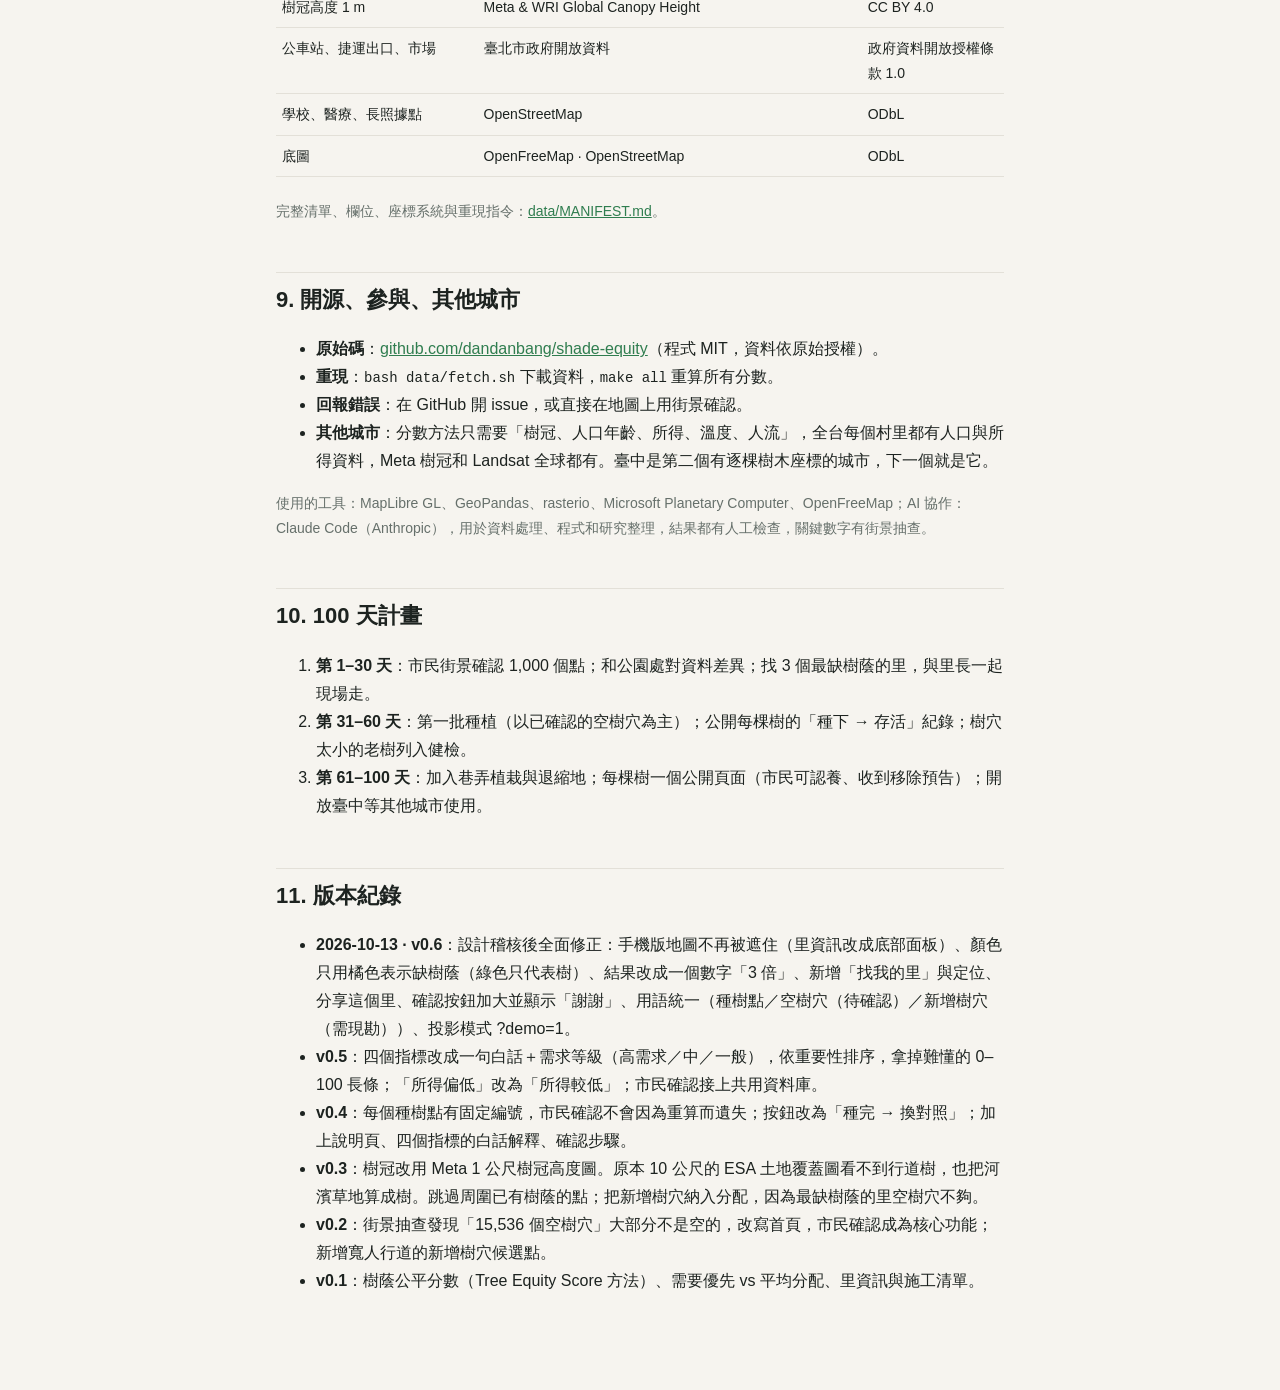
==== commit 7f6b1829: "v0.6: design audit fixes — phone bottom sheet, need-only color ramp, 3x headline, find my 里, share +" ====
--- a/web/about.html
+++ b/web/about.html
@@ -31,6 +31,7 @@
   th { color: var(--muted); font-weight: 600; }
   .num { font-variant-numeric: tabular-nums; white-space: nowrap; }
   .tablewrap { overflow-x: auto; }
+  @media (max-width: 600px) { nav.toc ol { columns: 1; } h1 { font-size: 26px; } }
 </style>
 </head>
 <body>
@@ -38,6 +39,10 @@
 <a class="back" href="./">← 回地圖</a>
 <h1>一樹同仁：把樹種回最需要樹蔭的地方</h1>
 <p class="lede">2025 年台北移除了 3,164 棵樹。這個工具回答一個問題：<b>如果要種回去，該種在哪裡，才對最需要樹蔭的人最有幫助？</b></p>
+<div class="box green"><b>一句話</b><br>
+<b>問題</b>：樹被移除了，而最熱、最缺樹蔭的里，往往最少樹。<br>
+<b>我們做的</b>：用公開資料算出每個里有多需要樹蔭，把 3,164 棵樹先排給最需要的里，列出可以種的點。<br>
+<b>你可以幫忙</b>：打開你住的里，用街景確認種樹點，一個點 30 秒。</div>
 <p class="muted">開源（MIT）、資料全部公開可重現。市政 debug松 · 題目 #1「把三千棵樹種回來」。</p>
 
 <nav class="toc"><b>目錄</b>
@@ -58,7 +63,8 @@
 <h2 id="use">1. 怎麼用</h2>
 <div class="box green">
 <ol>
-  <li><b>看地圖</b>：每個里一個顏色。橘紅＝最缺樹蔭，綠＝已達標。</li>
+  <li><b>看地圖</b>：每個里一個顏色，越橘越缺樹蔭，米白＝已達標。綠點是種樹點。</li>
+  <li><b>找我的里</b>：輸入里名，或按地圖右下角的定位。</li>
   <li><b>按「種回 3,164 棵」</b>：看這些樹會種在哪裡。按鈕再按一次，就換成「平均種」對照，看同樣的樹分給誰。</li>
   <li><b>點一個里</b>：看它為什麼需要樹蔭（四個指標）、分到幾棵、種在哪些點。</li>
   <li><b>幫忙確認</b>：每個點按「看街景」，回來按「空的／已經有樹／不能種」。一個點 30 秒。</li>
@@ -116,9 +122,9 @@
 <p>同樣的樹，需要優先種讓 3 倍的樹落在最需要的地方。</p>
 
 <h2 id="sites">6. 種樹點從哪裡來</h2>
-<h3>疑似空樹穴（灰點）</h3>
+<h3>空樹穴（待確認，灰點）</h3>
 <p>市府人行道樹穴圖資裡，2 公尺內沒有任何登記行道樹或公園樹的樹穴。如第 2 節所說，大多數其實有樹，所以標示「待確認」。</p>
-<h3>新增樹穴（空心圈）</h3>
+<h3>新增樹穴（需現勘，空心圈）</h3>
 <p>最缺樹蔭的里，往往連空樹穴都很少，例如松山區新聚里只有 1 個。所以我們也找可以<b>新挖</b>樹穴的地方：</p>
 <ul>
   <li>人行道有效寬度至少 2.5 公尺：樹穴約 1 公尺，還要留 1.5 公尺淨寬給行人（依《市區道路及附屬工程設計規範》）。</li>
@@ -175,7 +181,8 @@
 
 <h2 id="log">11. 版本紀錄</h2>
 <ul>
-  <li><b>2026-10-13 · v0.5</b>：四個指標改成一句白話＋需求等級（高需求／中／一般），依重要性排序，拿掉難懂的 0–100 長條；「所得偏低」改為「所得較低」；市民確認接上共用資料庫。</li>
+  <li><b>2026-10-13 · v0.6</b>：設計稽核後全面修正：手機版地圖不再被遮住（里資訊改成底部面板）、顏色只用橘色表示缺樹蔭（綠色只代表樹）、結果改成一個數字「3 倍」、新增「找我的里」與定位、分享這個里、確認按鈕加大並顯示「謝謝」、用語統一（種樹點／空樹穴（待確認）／新增樹穴（需現勘））、投影模式 ?demo=1。</li>
+  <li><b>v0.5</b>：四個指標改成一句白話＋需求等級（高需求／中／一般），依重要性排序，拿掉難懂的 0–100 長條；「所得偏低」改為「所得較低」；市民確認接上共用資料庫。</li>
   <li><b>v0.4</b>：每個種樹點有固定編號，市民確認不會因為重算而遺失；按鈕改為「種完 → 換對照」；加上說明頁、四個指標的白話解釋、確認步驟。</li>
   <li><b>v0.3</b>：樹冠改用 Meta 1 公尺樹冠高度圖。原本 10 公尺的 ESA 土地覆蓋圖看不到行道樹，也把河濱草地算成樹。跳過周圍已有樹蔭的點；把新增樹穴納入分配，因為最缺樹蔭的里空樹穴不夠。</li>
   <li><b>v0.2</b>：街景抽查發現「15,536 個空樹穴」大部分不是空的，改寫首頁，市民確認成為核心功能；新增寬人行道的新增樹穴候選點。</li>
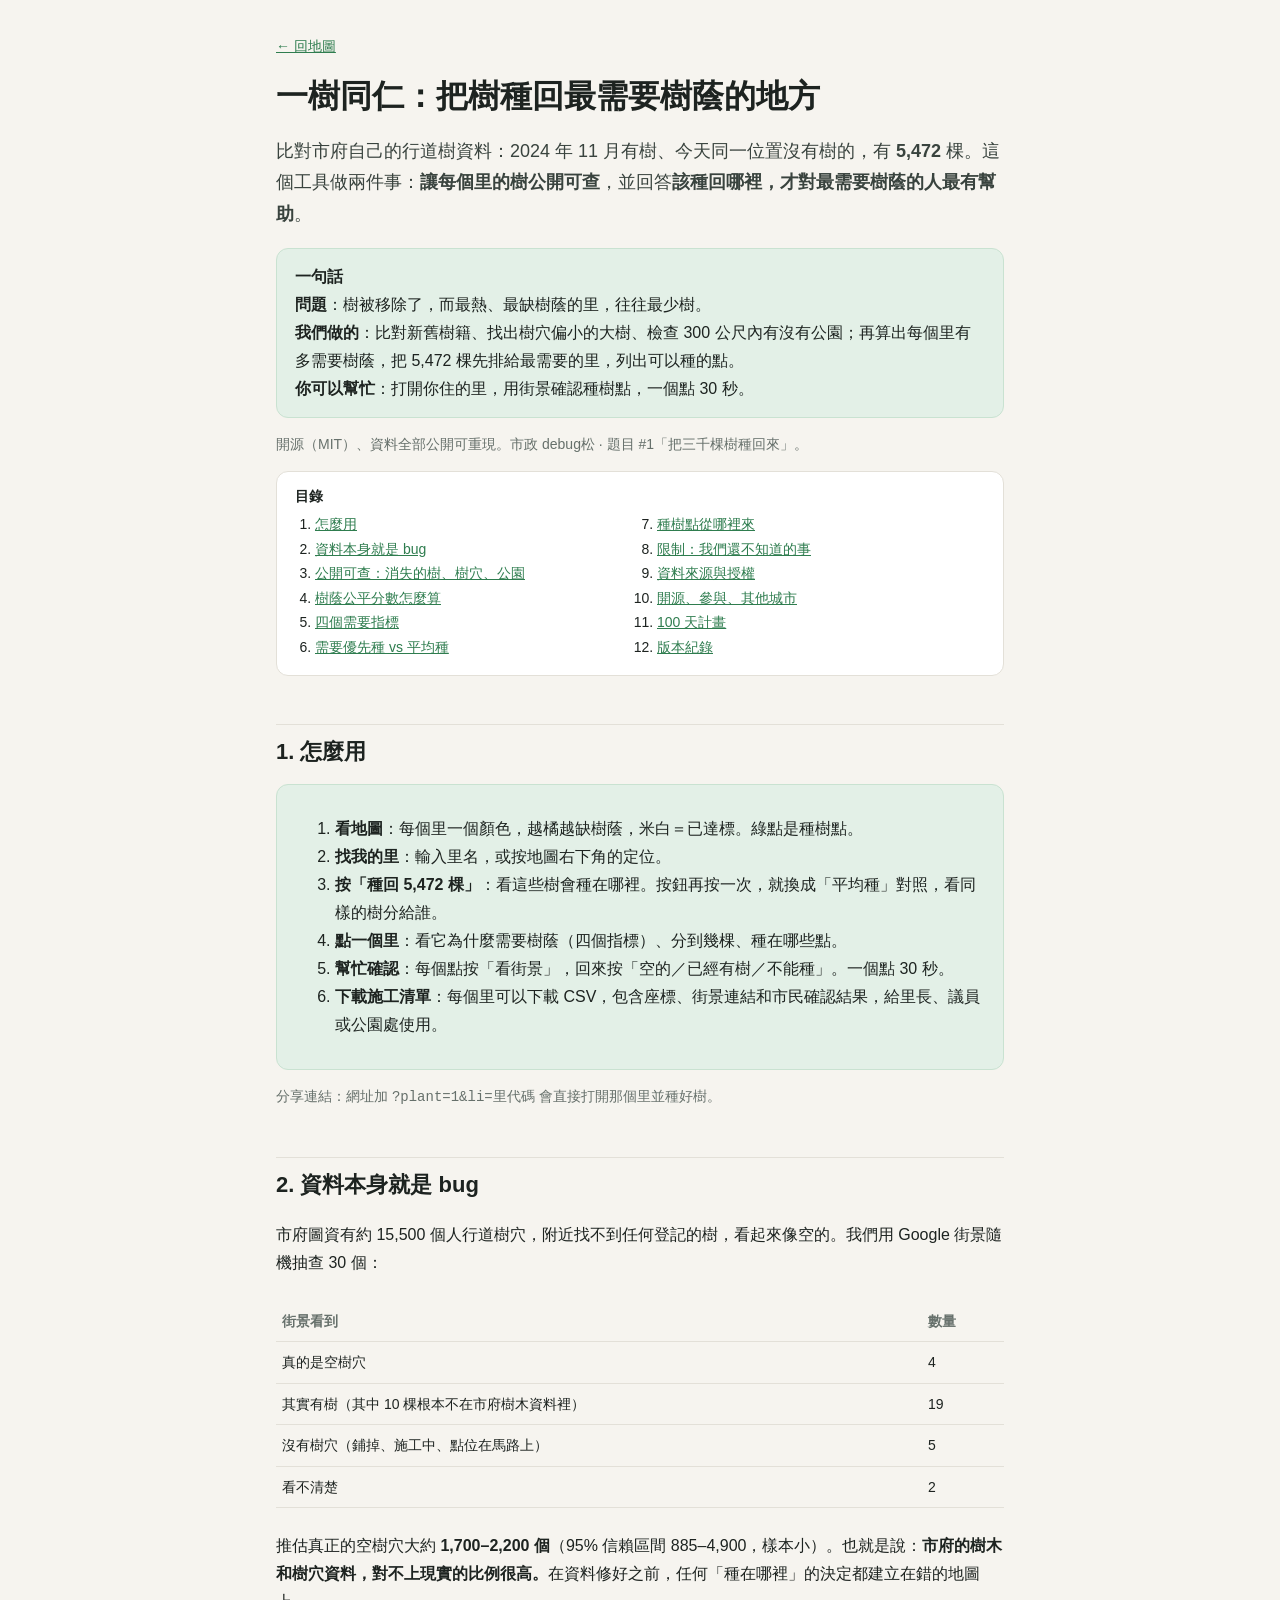
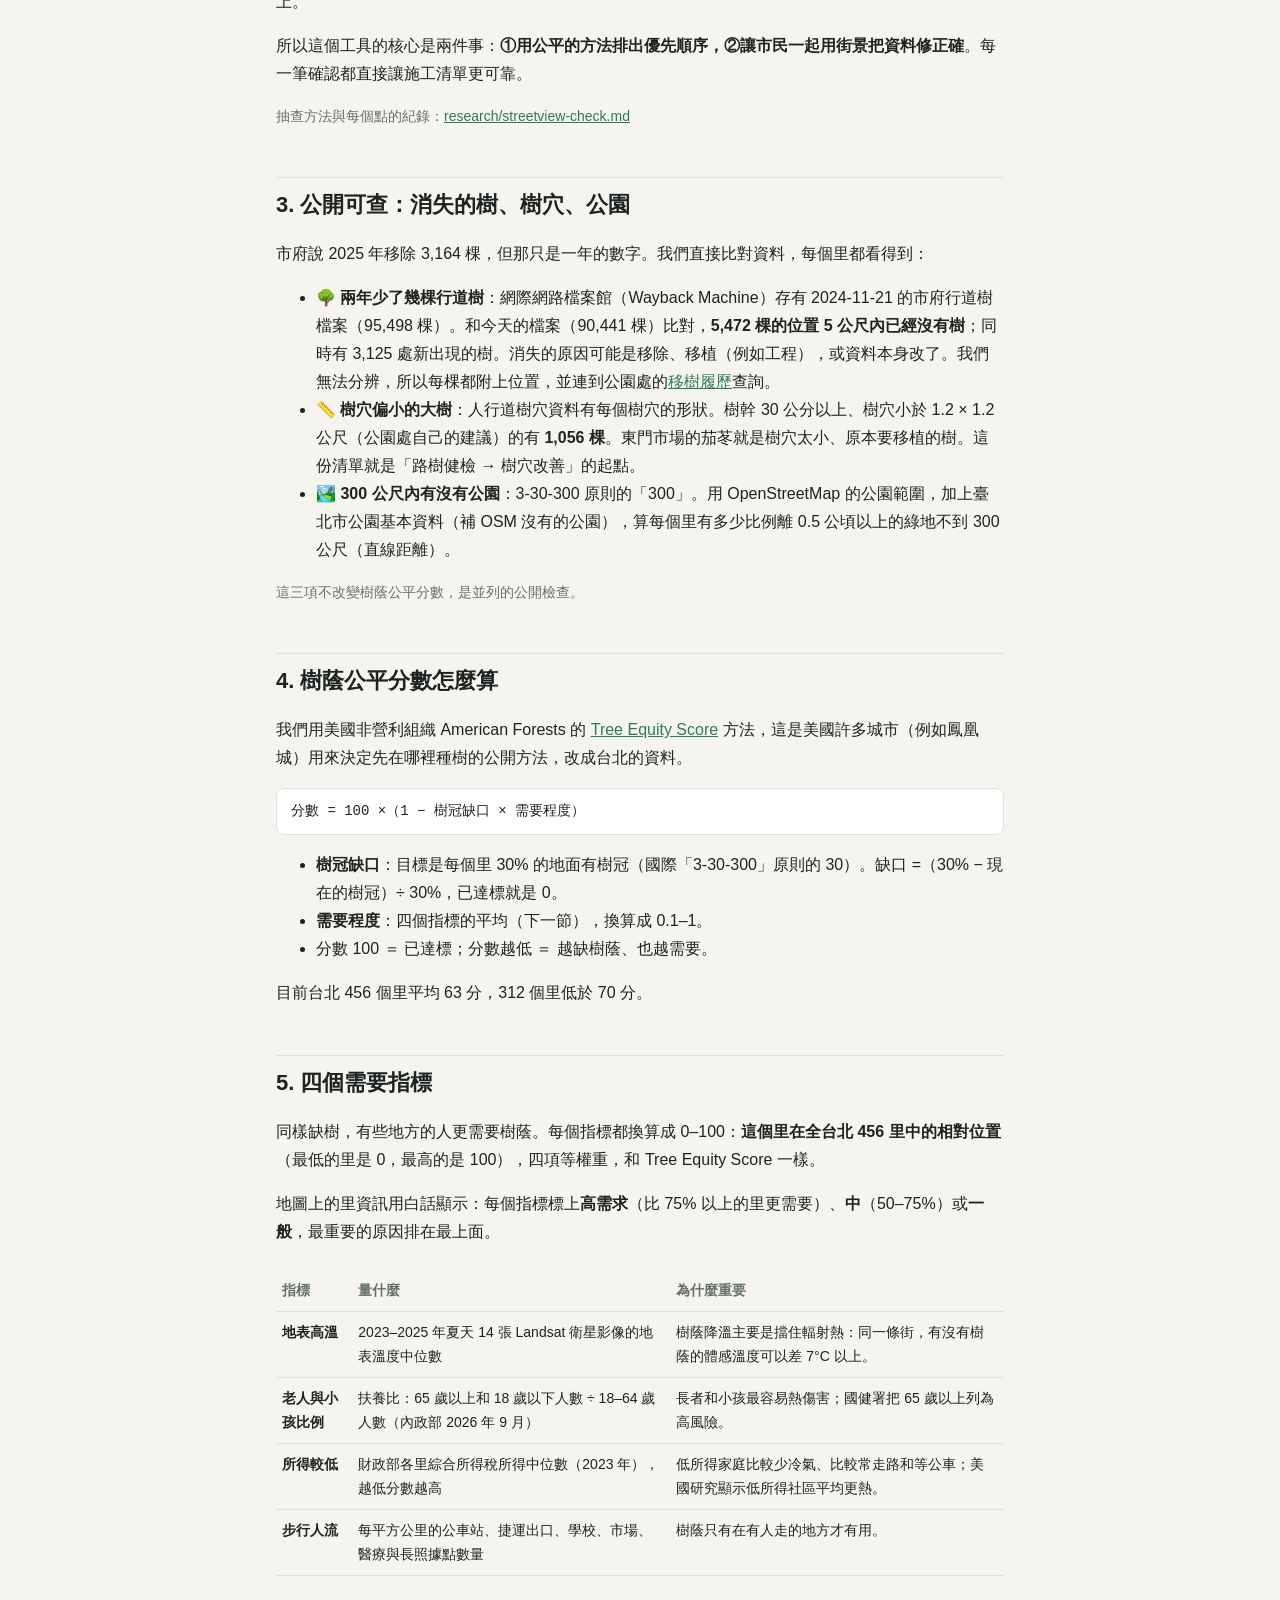
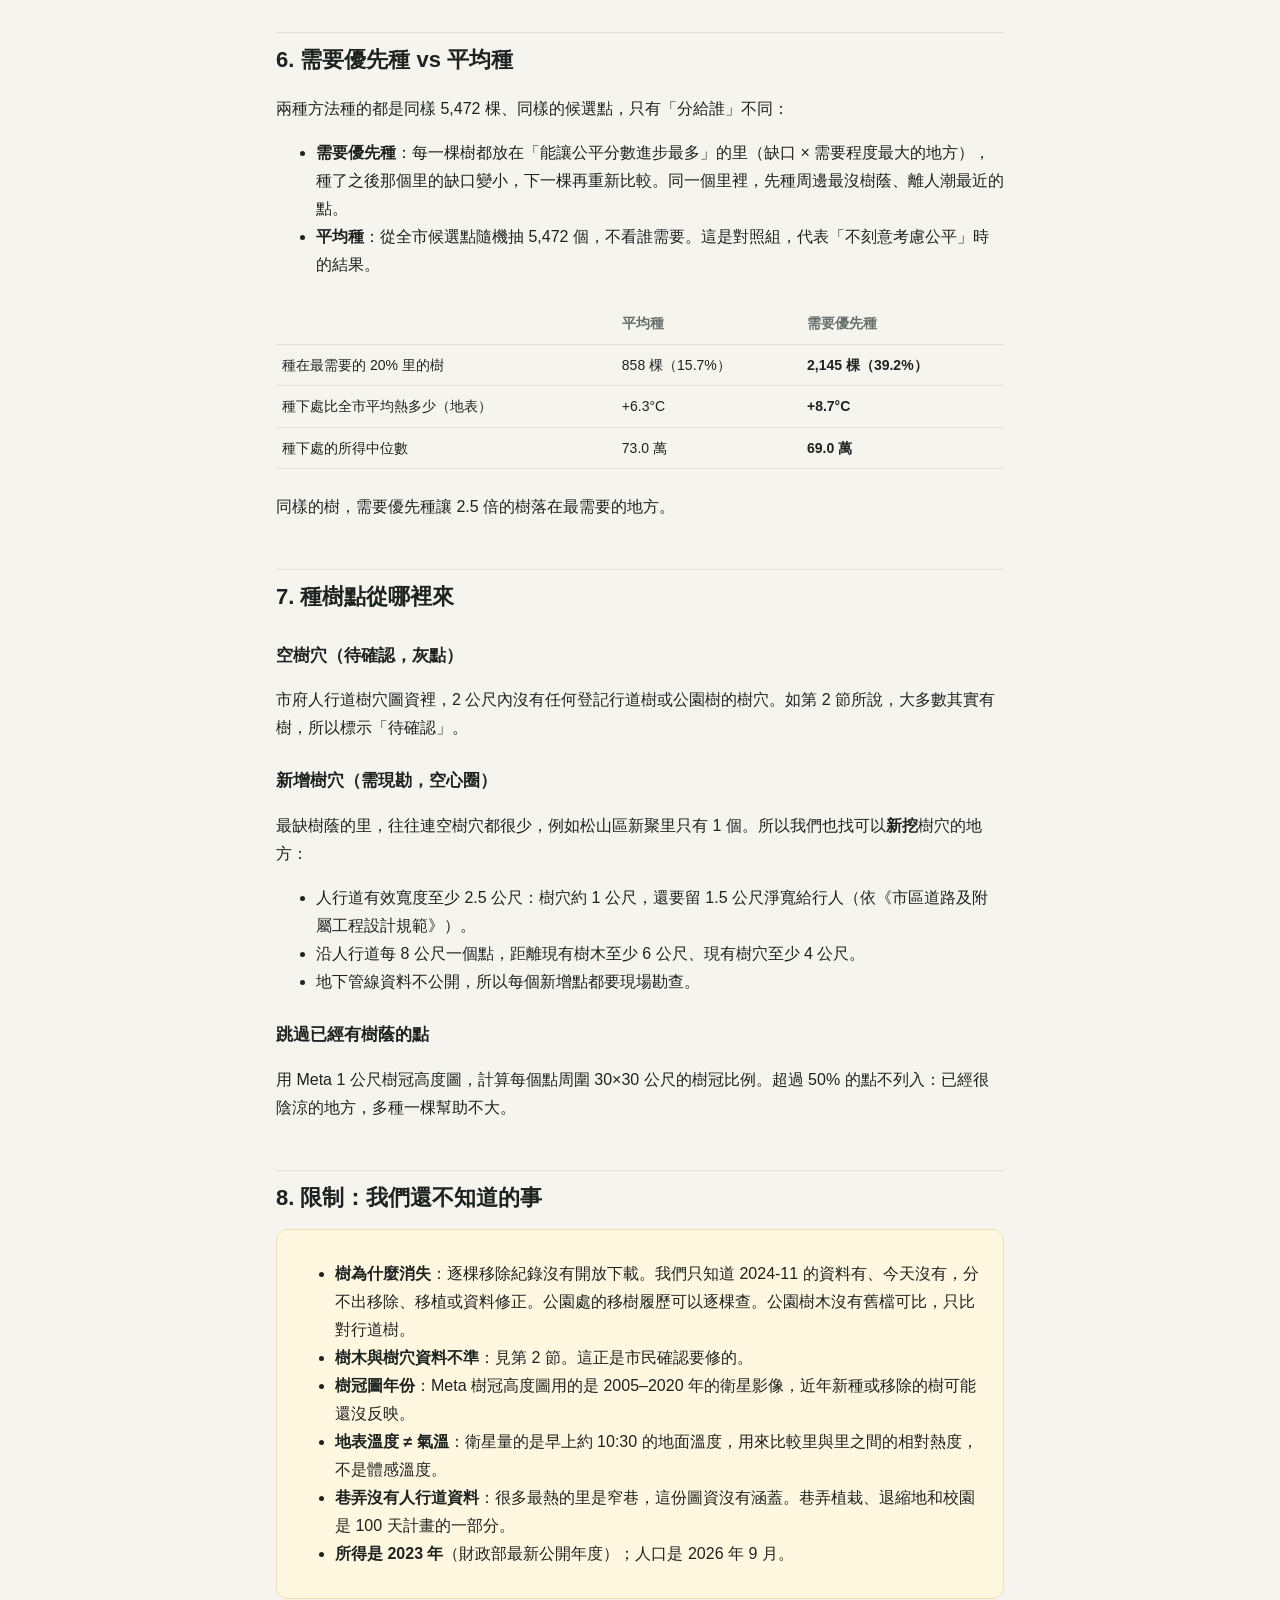
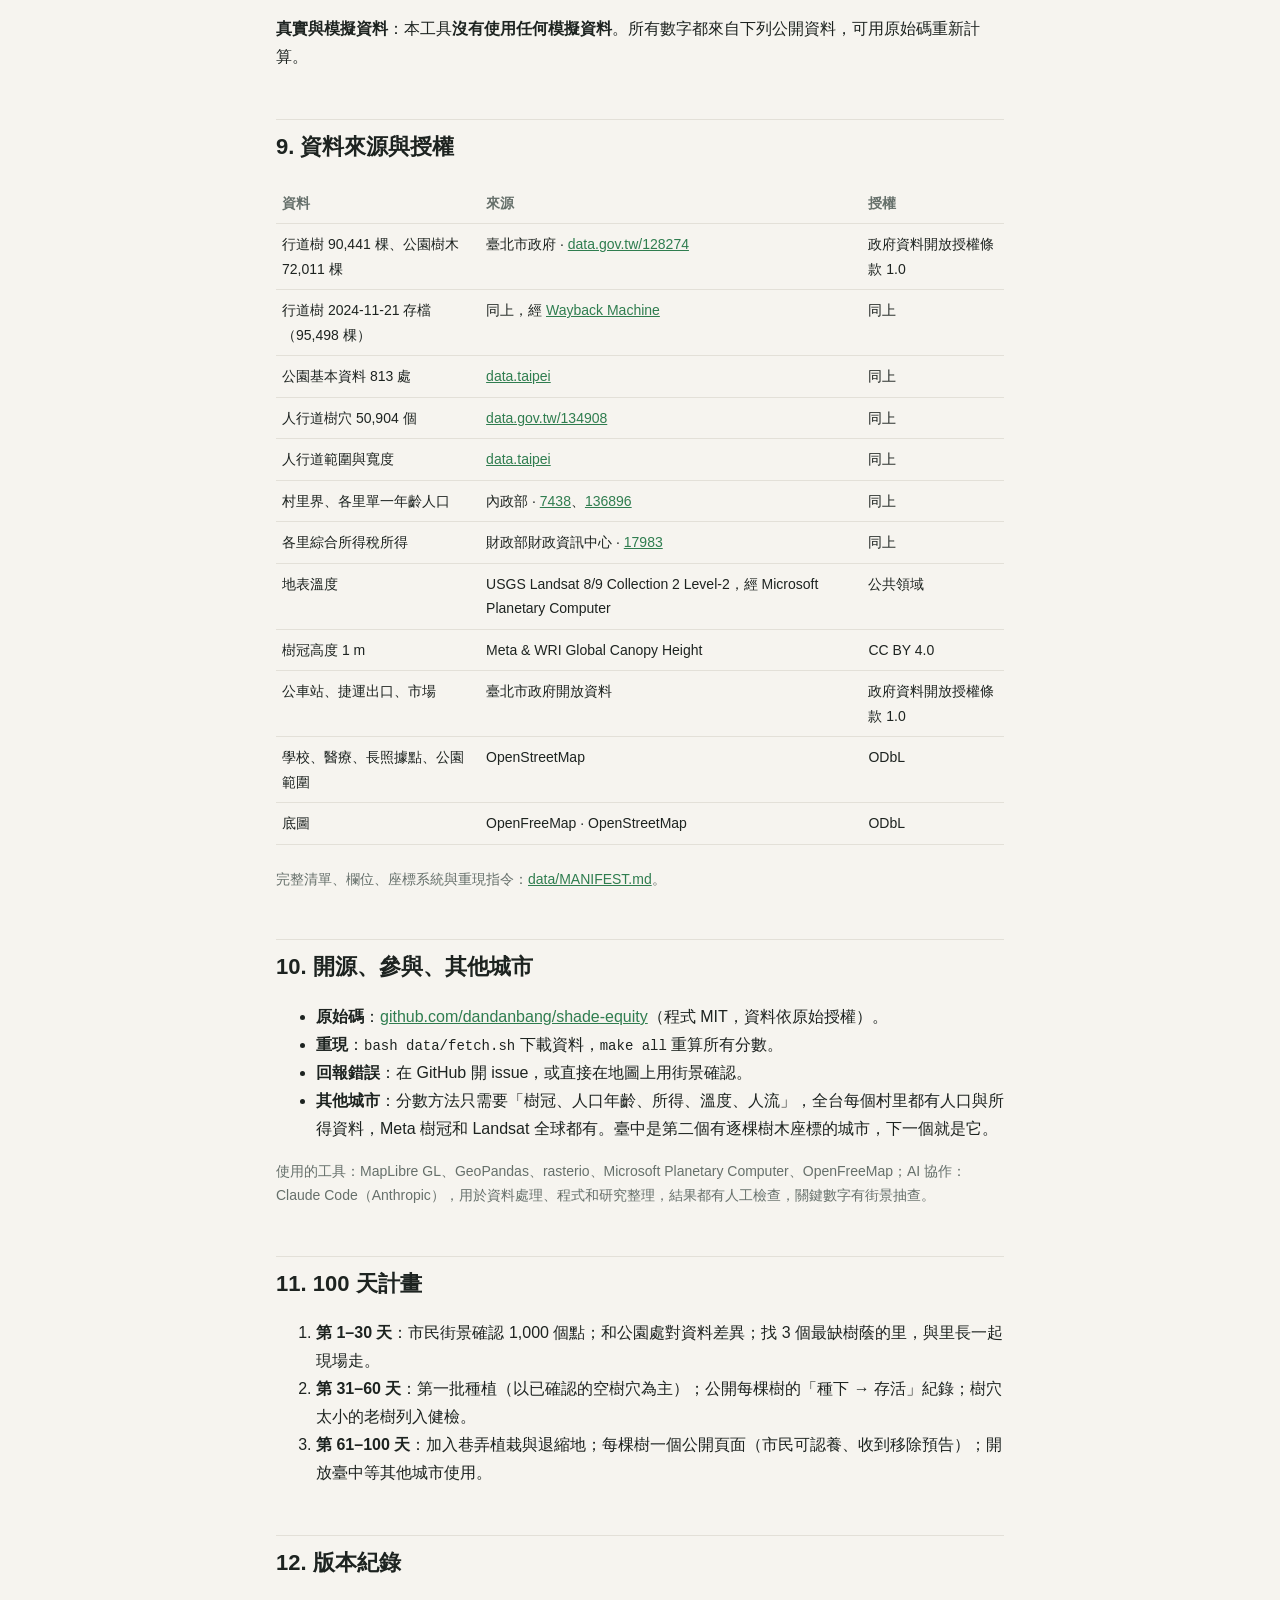
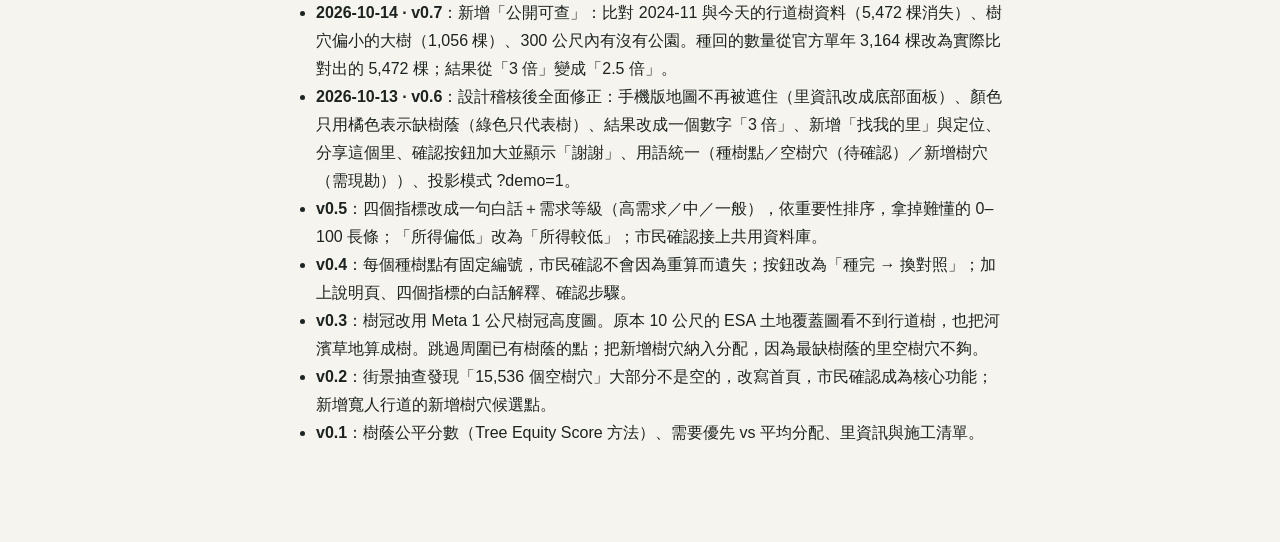
==== commit 7c994635: "v0.7: 公開可查 — 2024→2026 records diff (5,472 trees gone), undersized pits, park within 300 m; replant " ====
--- a/web/about.html
+++ b/web/about.html
@@ -38,10 +38,10 @@
 <main>
 <a class="back" href="./">← 回地圖</a>
 <h1>一樹同仁：把樹種回最需要樹蔭的地方</h1>
-<p class="lede">2025 年台北移除了 3,164 棵樹。這個工具回答一個問題：<b>如果要種回去，該種在哪裡，才對最需要樹蔭的人最有幫助？</b></p>
+<p class="lede">比對市府自己的行道樹資料：2024 年 11 月有樹、今天同一位置沒有樹的，有 <b>5,472</b> 棵。這個工具做兩件事：<b>讓每個里的樹公開可查</b>，並回答<b>該種回哪裡，才對最需要樹蔭的人最有幫助</b>。</p>
 <div class="box green"><b>一句話</b><br>
 <b>問題</b>：樹被移除了，而最熱、最缺樹蔭的里，往往最少樹。<br>
-<b>我們做的</b>：用公開資料算出每個里有多需要樹蔭，把 3,164 棵樹先排給最需要的里，列出可以種的點。<br>
+<b>我們做的</b>：比對新舊樹籍、找出樹穴偏小的大樹、檢查 300 公尺內有沒有公園；再算出每個里有多需要樹蔭，把 5,472 棵先排給最需要的里，列出可以種的點。<br>
 <b>你可以幫忙</b>：打開你住的里，用街景確認種樹點，一個點 30 秒。</div>
 <p class="muted">開源（MIT）、資料全部公開可重現。市政 debug松 · 題目 #1「把三千棵樹種回來」。</p>
 
@@ -49,6 +49,7 @@
 <ol>
   <li><a href="#use">怎麼用</a></li>
   <li><a href="#bug">資料本身就是 bug</a></li>
+  <li><a href="#open">公開可查：消失的樹、樹穴、公園</a></li>
   <li><a href="#score">樹蔭公平分數怎麼算</a></li>
   <li><a href="#factors">四個需要指標</a></li>
   <li><a href="#modes">需要優先種 vs 平均種</a></li>
@@ -65,7 +66,7 @@
 <ol>
   <li><b>看地圖</b>：每個里一個顏色，越橘越缺樹蔭，米白＝已達標。綠點是種樹點。</li>
   <li><b>找我的里</b>：輸入里名，或按地圖右下角的定位。</li>
-  <li><b>按「種回 3,164 棵」</b>：看這些樹會種在哪裡。按鈕再按一次，就換成「平均種」對照，看同樣的樹分給誰。</li>
+  <li><b>按「種回 5,472 棵」</b>：看這些樹會種在哪裡。按鈕再按一次，就換成「平均種」對照，看同樣的樹分給誰。</li>
   <li><b>點一個里</b>：看它為什麼需要樹蔭（四個指標）、分到幾棵、種在哪些點。</li>
   <li><b>幫忙確認</b>：每個點按「看街景」，回來按「空的／已經有樹／不能種」。一個點 30 秒。</li>
   <li><b>下載施工清單</b>：每個里可以下載 CSV，包含座標、街景連結和市民確認結果，給里長、議員或公園處使用。</li>
@@ -86,7 +87,16 @@
 <p>所以這個工具的核心是兩件事：<b>①用公平的方法排出優先順序，②讓市民一起用街景把資料修正確</b>。每一筆確認都直接讓施工清單更可靠。</p>
 <p class="muted">抽查方法與每個點的紀錄：<a href="https://github.com/dandanbang/shade-equity/blob/main/research/streetview-check.md">research/streetview-check.md</a></p>
 
-<h2 id="score">3. 樹蔭公平分數怎麼算</h2>
+<h2 id="open">3. 公開可查：消失的樹、樹穴、公園</h2>
+<p>市府說 2025 年移除 3,164 棵，但那只是一年的數字。我們直接比對資料，每個里都看得到：</p>
+<ul>
+  <li><b>🌳 兩年少了幾棵行道樹</b>：網際網路檔案館（Wayback Machine）存有 2024-11-21 的市府行道樹檔案（95,498 棵）。和今天的檔案（90,441 棵）比對，<b>5,472 棵的位置 5 公尺內已經沒有樹</b>；同時有 3,125 處新出現的樹。消失的原因可能是移除、移植（例如工程），或資料本身改了。我們無法分辨，所以每棵都附上位置，並連到公園處的<a href="https://geopkl.gov.taipei/">移樹履歷</a>查詢。</li>
+  <li><b>📏 樹穴偏小的大樹</b>：人行道樹穴資料有每個樹穴的形狀。樹幹 30 公分以上、樹穴小於 1.2 × 1.2 公尺（公園處自己的建議）的有 <b>1,056 棵</b>。東門市場的茄苳就是樹穴太小、原本要移植的樹。這份清單就是「路樹健檢 → 樹穴改善」的起點。</li>
+  <li><b>🏞️ 300 公尺內有沒有公園</b>：3-30-300 原則的「300」。用 OpenStreetMap 的公園範圍，加上臺北市公園基本資料（補 OSM 沒有的公園），算每個里有多少比例離 0.5 公頃以上的綠地不到 300 公尺（直線距離）。</li>
+</ul>
+<p class="muted">這三項不改變樹蔭公平分數，是並列的公開檢查。</p>
+
+<h2 id="score">4. 樹蔭公平分數怎麼算</h2>
 <p>我們用美國非營利組織 American Forests 的 <a href="https://treeequityscore.org/methodology">Tree Equity Score</a> 方法，這是美國許多城市（例如鳳凰城）用來決定先在哪裡種樹的公開方法，改成台北的資料。</p>
 <span class="formula">分數 = 100 ×（1 − 樹冠缺口 × 需要程度）</span>
 <ul>
@@ -96,7 +106,7 @@
 </ul>
 <p>目前台北 456 個里平均 63 分，312 個里低於 70 分。</p>
 
-<h2 id="factors">4. 四個需要指標</h2>
+<h2 id="factors">5. 四個需要指標</h2>
 <p>同樣缺樹，有些地方的人更需要樹蔭。每個指標都換算成 0–100：<b>這個里在全台北 456 里中的相對位置</b>（最低的里是 0，最高的是 100），四項等權重，和 Tree Equity Score 一樣。</p>
 <p>地圖上的里資訊用白話顯示：每個指標標上<b>高需求</b>（比 75% 以上的里更需要）、<b>中</b>（50–75%）或<b>一般</b>，最重要的原因排在最上面。</p>
 <div class="tablewrap"><table>
@@ -107,21 +117,21 @@
   <tr><td><b>步行人流</b></td><td>每平方公里的公車站、捷運出口、學校、市場、醫療與長照據點數量</td><td>樹蔭只有在有人走的地方才有用。</td></tr>
 </table></div>
 
-<h2 id="modes">5. 需要優先種 vs 平均種</h2>
-<p>兩種方法種的都是同樣 3,164 棵、同樣的候選點，只有「分給誰」不同：</p>
+<h2 id="modes">6. 需要優先種 vs 平均種</h2>
+<p>兩種方法種的都是同樣 5,472 棵、同樣的候選點，只有「分給誰」不同：</p>
 <ul>
   <li><b>需要優先種</b>：每一棵樹都放在「能讓公平分數進步最多」的里（缺口 × 需要程度最大的地方），種了之後那個里的缺口變小，下一棵再重新比較。同一個里裡，先種周邊最沒樹蔭、離人潮最近的點。</li>
-  <li><b>平均種</b>：從全市候選點隨機抽 3,164 個，不看誰需要。這是對照組，代表「不刻意考慮公平」時的結果。</li>
+  <li><b>平均種</b>：從全市候選點隨機抽 5,472 個，不看誰需要。這是對照組，代表「不刻意考慮公平」時的結果。</li>
 </ul>
 <div class="tablewrap"><table>
   <tr><th></th><th class="num">平均種</th><th class="num">需要優先種</th></tr>
-  <tr><td>種在最需要的 20% 里的樹</td><td class="num">495 棵（15.6%）</td><td class="num"><b>1,469 棵（46.4%）</b></td></tr>
-  <tr><td>種下處比全市平均熱多少（地表）</td><td class="num">+6.2°C</td><td class="num"><b>+8.9°C</b></td></tr>
-  <tr><td>種下處的所得中位數</td><td class="num">73.2 萬</td><td class="num"><b>68.0 萬</b></td></tr>
-</table></div>
-<p>同樣的樹，需要優先種讓 3 倍的樹落在最需要的地方。</p>
-
-<h2 id="sites">6. 種樹點從哪裡來</h2>
+  <tr><td>種在最需要的 20% 里的樹</td><td class="num">858 棵（15.7%）</td><td class="num"><b>2,145 棵（39.2%）</b></td></tr>
+  <tr><td>種下處比全市平均熱多少（地表）</td><td class="num">+6.3°C</td><td class="num"><b>+8.7°C</b></td></tr>
+  <tr><td>種下處的所得中位數</td><td class="num">73.0 萬</td><td class="num"><b>69.0 萬</b></td></tr>
+</table></div>
+<p>同樣的樹，需要優先種讓 2.5 倍的樹落在最需要的地方。</p>
+
+<h2 id="sites">7. 種樹點從哪裡來</h2>
 <h3>空樹穴（待確認，灰點）</h3>
 <p>市府人行道樹穴圖資裡，2 公尺內沒有任何登記行道樹或公園樹的樹穴。如第 2 節所說，大多數其實有樹，所以標示「待確認」。</p>
 <h3>新增樹穴（需現勘，空心圈）</h3>
@@ -134,10 +144,10 @@
 <h3>跳過已經有樹蔭的點</h3>
 <p>用 Meta 1 公尺樹冠高度圖，計算每個點周圍 30×30 公尺的樹冠比例。超過 50% 的點不列入：已經很陰涼的地方，多種一棵幫助不大。</p>
 
-<h2 id="limits">7. 限制：我們還不知道的事</h2>
+<h2 id="limits">8. 限制：我們還不知道的事</h2>
 <div class="box warn">
 <ul>
-  <li><b>移除的 3,164 棵在哪裡</b>：逐棵移除紀錄沒有開放下載，所以我們不知道每棵原本的位置，只用官方總數。</li>
+  <li><b>樹為什麼消失</b>：逐棵移除紀錄沒有開放下載。我們只知道 2024-11 的資料有、今天沒有，分不出移除、移植或資料修正。公園處的移樹履歷可以逐棵查。公園樹木沒有舊檔可比，只比對行道樹。</li>
   <li><b>樹木與樹穴資料不準</b>：見第 2 節。這正是市民確認要修的。</li>
   <li><b>樹冠圖年份</b>：Meta 樹冠高度圖用的是 2005–2020 年的衛星影像，近年新種或移除的樹可能還沒反映。</li>
   <li><b>地表溫度 ≠ 氣溫</b>：衛星量的是早上約 10:30 的地面溫度，用來比較里與里之間的相對熱度，不是體感溫度。</li>
@@ -147,10 +157,12 @@
 </div>
 <p><b>真實與模擬資料</b>：本工具<b>沒有使用任何模擬資料</b>。所有數字都來自下列公開資料，可用原始碼重新計算。</p>
 
-<h2 id="data">8. 資料來源與授權</h2>
+<h2 id="data">9. 資料來源與授權</h2>
 <div class="tablewrap"><table>
   <tr><th>資料</th><th>來源</th><th>授權</th></tr>
   <tr><td>行道樹 90,441 棵、公園樹木 72,011 棵</td><td>臺北市政府 · <a href="https://data.gov.tw/dataset/128274">data.gov.tw/128274</a></td><td>政府資料開放授權條款 1.0</td></tr>
+  <tr><td>行道樹 2024-11-21 存檔（95,498 棵）</td><td>同上，經 <a href="https://web.archive.org/web/20241121065019/https://tppkl.blob.core.windows.net/blobfs/TaipeiTree.csv">Wayback Machine</a></td><td>同上</td></tr>
+  <tr><td>公園基本資料 813 處</td><td><a href="https://data.taipei/dataset/detail?id=ea732fb5-4bec-4be7-93f2-8ab91e74a6c6">data.taipei</a></td><td>同上</td></tr>
   <tr><td>人行道樹穴 50,904 個</td><td><a href="https://data.gov.tw/dataset/134908">data.gov.tw/134908</a></td><td>同上</td></tr>
   <tr><td>人行道範圍與寬度</td><td><a href="https://data.taipei/dataset/detail?id=715d3a83-8445-4496-b6bf-b0900538b7e7">data.taipei</a></td><td>同上</td></tr>
   <tr><td>村里界、各里單一年齡人口</td><td>內政部 · <a href="https://data.gov.tw/dataset/7438">7438</a>、<a href="https://data.gov.tw/dataset/136896">136896</a></td><td>同上</td></tr>
@@ -158,12 +170,12 @@
   <tr><td>地表溫度</td><td>USGS Landsat 8/9 Collection 2 Level-2，經 Microsoft Planetary Computer</td><td>公共領域</td></tr>
   <tr><td>樹冠高度 1 m</td><td>Meta &amp; WRI Global Canopy Height</td><td>CC BY 4.0</td></tr>
   <tr><td>公車站、捷運出口、市場</td><td>臺北市政府開放資料</td><td>政府資料開放授權條款 1.0</td></tr>
-  <tr><td>學校、醫療、長照據點</td><td>OpenStreetMap</td><td>ODbL</td></tr>
+  <tr><td>學校、醫療、長照據點、公園範圍</td><td>OpenStreetMap</td><td>ODbL</td></tr>
   <tr><td>底圖</td><td>OpenFreeMap · OpenStreetMap</td><td>ODbL</td></tr>
 </table></div>
 <p class="muted">完整清單、欄位、座標系統與重現指令：<a href="https://github.com/dandanbang/shade-equity/blob/main/data/MANIFEST.md">data/MANIFEST.md</a>。</p>
 
-<h2 id="oss">9. 開源、參與、其他城市</h2>
+<h2 id="oss">10. 開源、參與、其他城市</h2>
 <ul>
   <li><b>原始碼</b>：<a href="https://github.com/dandanbang/shade-equity">github.com/dandanbang/shade-equity</a>（程式 MIT，資料依原始授權）。</li>
   <li><b>重現</b>：<code>bash data/fetch.sh</code> 下載資料，<code>make all</code> 重算所有分數。</li>
@@ -172,15 +184,16 @@
 </ul>
 <p class="muted">使用的工具：MapLibre GL、GeoPandas、rasterio、Microsoft Planetary Computer、OpenFreeMap；AI 協作：Claude Code（Anthropic），用於資料處理、程式和研究整理，結果都有人工檢查，關鍵數字有街景抽查。</p>
 
-<h2 id="plan">10. 100 天計畫</h2>
+<h2 id="plan">11. 100 天計畫</h2>
 <ol>
   <li><b>第 1–30 天</b>：市民街景確認 1,000 個點；和公園處對資料差異；找 3 個最缺樹蔭的里，與里長一起現場走。</li>
   <li><b>第 31–60 天</b>：第一批種植（以已確認的空樹穴為主）；公開每棵樹的「種下 → 存活」紀錄；樹穴太小的老樹列入健檢。</li>
   <li><b>第 61–100 天</b>：加入巷弄植栽與退縮地；每棵樹一個公開頁面（市民可認養、收到移除預告）；開放臺中等其他城市使用。</li>
 </ol>
 
-<h2 id="log">11. 版本紀錄</h2>
-<ul>
+<h2 id="log">12. 版本紀錄</h2>
+<ul>
+  <li><b>2026-10-14 · v0.7</b>：新增「公開可查」：比對 2024-11 與今天的行道樹資料（5,472 棵消失）、樹穴偏小的大樹（1,056 棵）、300 公尺內有沒有公園。種回的數量從官方單年 3,164 棵改為實際比對出的 5,472 棵；結果從「3 倍」變成「2.5 倍」。</li>
   <li><b>2026-10-13 · v0.6</b>：設計稽核後全面修正：手機版地圖不再被遮住（里資訊改成底部面板）、顏色只用橘色表示缺樹蔭（綠色只代表樹）、結果改成一個數字「3 倍」、新增「找我的里」與定位、分享這個里、確認按鈕加大並顯示「謝謝」、用語統一（種樹點／空樹穴（待確認）／新增樹穴（需現勘））、投影模式 ?demo=1。</li>
   <li><b>v0.5</b>：四個指標改成一句白話＋需求等級（高需求／中／一般），依重要性排序，拿掉難懂的 0–100 長條；「所得偏低」改為「所得較低」；市民確認接上共用資料庫。</li>
   <li><b>v0.4</b>：每個種樹點有固定編號，市民確認不會因為重算而遺失；按鈕改為「種完 → 換對照」；加上說明頁、四個指標的白話解釋、確認步驟。</li>
